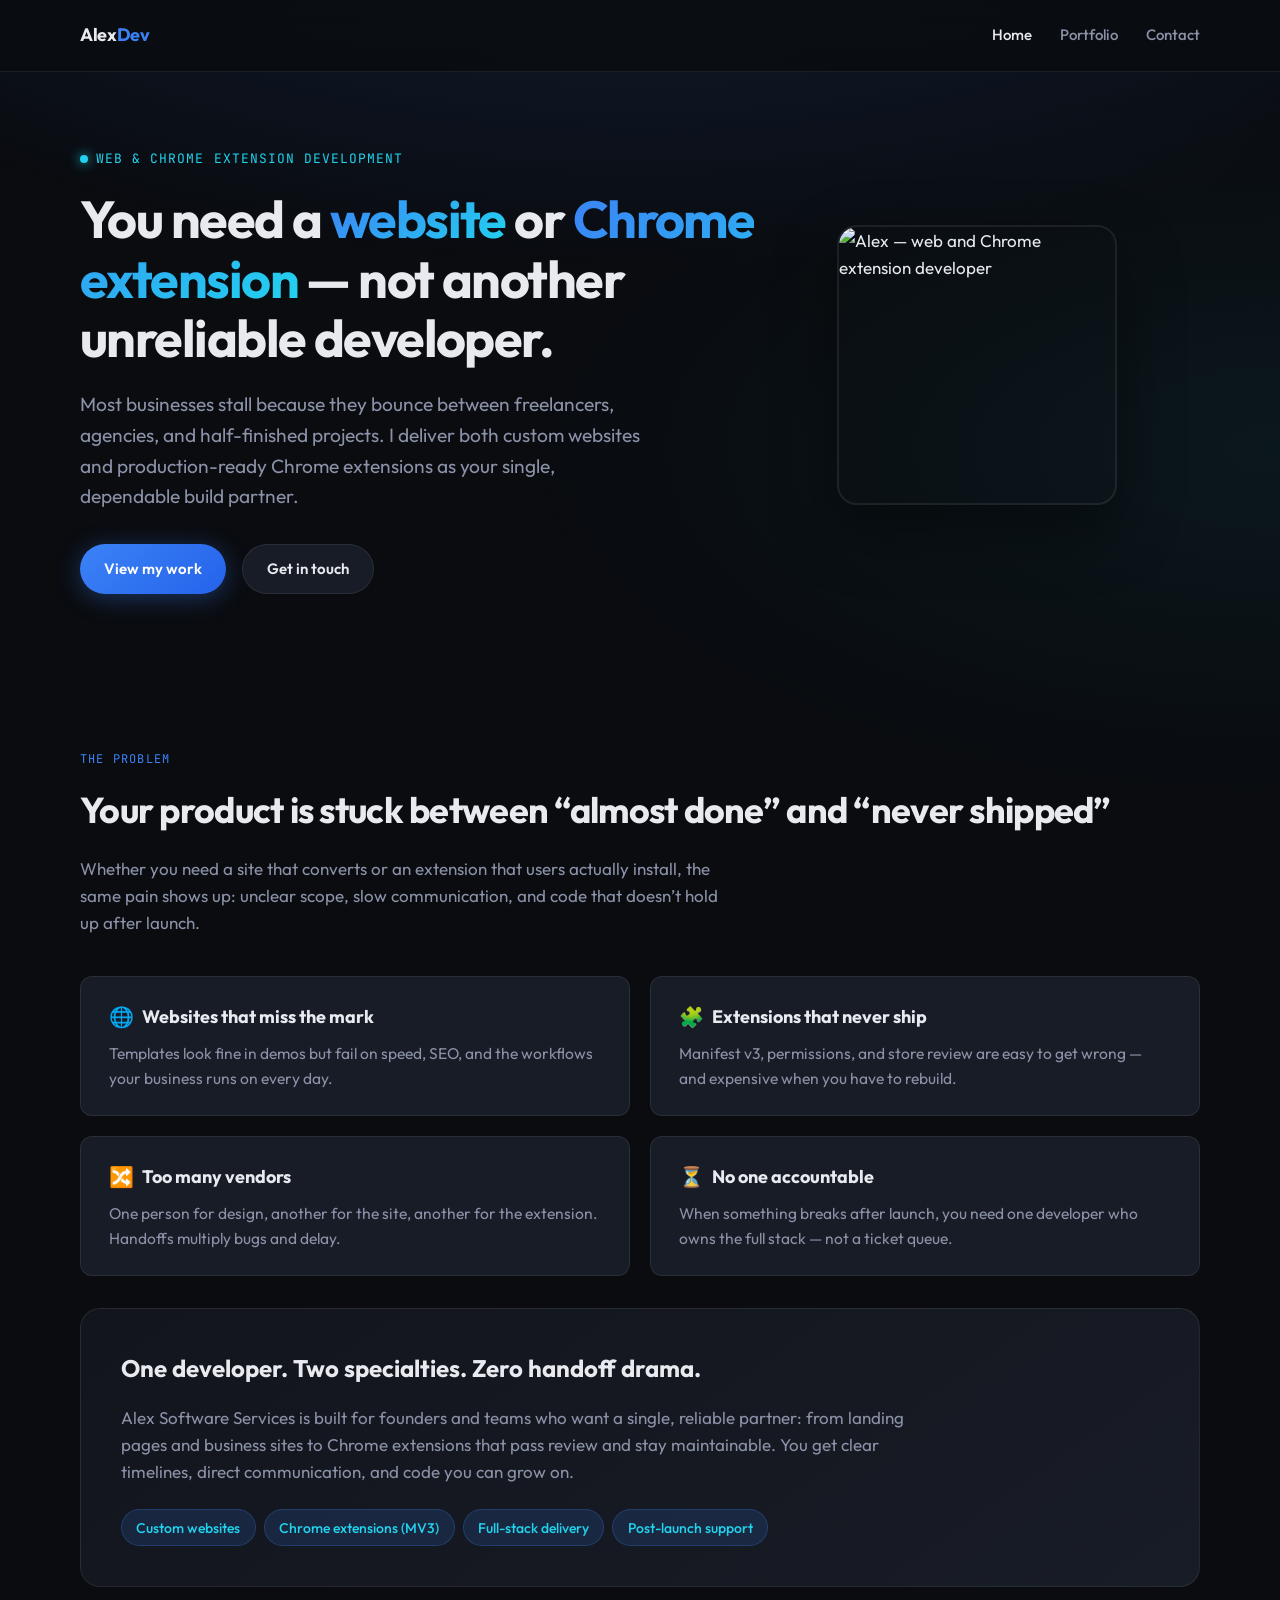
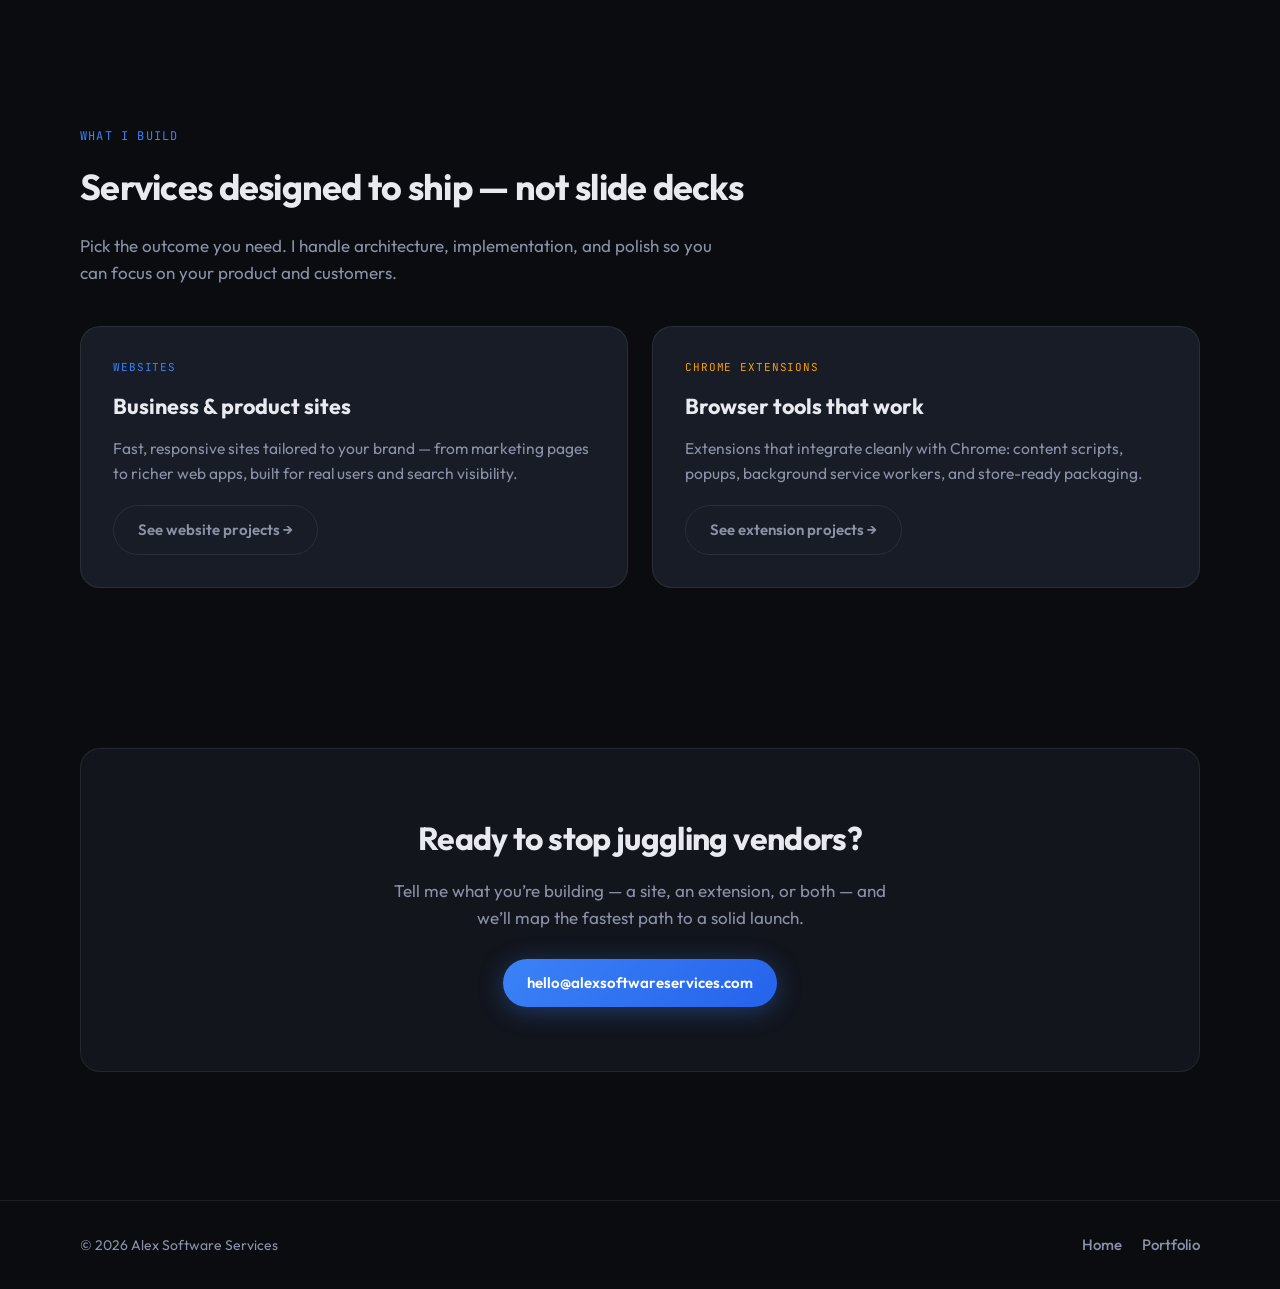
==== index.html @ 7c5e267d "Add static marketing site for GitHub Pages deployment. Home, portfolio hub, and category galleries p" ====
<!DOCTYPE html>
<html lang="en">
<head>
  <meta charset="UTF-8">
  <meta name="viewport" content="width=device-width, initial-scale=1.0">
  <meta name="description" content="Alex Software Services — reliable web development and Chrome extension development in one place.">
  <title>Alex Software Services | Web & Chrome Extension Developer</title>
  <link rel="preconnect" href="https://fonts.googleapis.com">
  <link rel="preconnect" href="https://fonts.gstatic.com" crossorigin>
  <link href="https://fonts.googleapis.com/css2?family=JetBrains+Mono:wght@400;500&family=Outfit:wght@400;500;600;700&display=swap" rel="stylesheet">
  <link rel="stylesheet" href="css/styles.css">
</head>
<body data-page="home">
  <header class="site-header">
    <div class="container">
      <a href="./" class="logo">Alex<span>Dev</span></a>
      <nav class="nav" aria-label="Main">
        <a href="./" data-nav="home">Home</a>
        <a href="portfolio.html" data-nav="portfolio">Portfolio</a>
        <a href="#contact" data-nav="contact" class="hide-mobile">Contact</a>
      </nav>
    </div>
  </header>

  <main>
    <section class="hero">
      <div class="container hero-grid">
        <div>
          <p class="eyebrow">Web & Chrome Extension Development</p>
          <h1>You need a <span class="highlight">website</span> or <span class="highlight">Chrome extension</span> — not another unreliable developer.</h1>
          <p class="hero-lead">
            Most businesses stall because they bounce between freelancers, agencies, and half-finished projects.
            I deliver both custom websites and production-ready Chrome extensions as your single, dependable build partner.
          </p>
          <div class="hero-actions">
            <a href="portfolio.html" class="btn btn-primary">View my work</a>
            <a href="#contact" class="btn btn-secondary">Get in touch</a>
          </div>
        </div>
        <img
          src="assets/alex-headshot.jpg"
          alt="Alex — web and Chrome extension developer"
          class="hero-photo"
          width="280"
          height="280"
        >
      </div>
    </section>

    <section class="section" id="problem">
      <div class="container">
        <p class="section-label">The problem</p>
        <h2>Your product is stuck between “almost done” and “never shipped”</h2>
        <p class="section-intro">
          Whether you need a site that converts or an extension that users actually install,
          the same pain shows up: unclear scope, slow communication, and code that doesn’t hold up after launch.
        </p>
        <div class="problem-grid">
          <article class="problem-card">
            <h3><span class="icon-badge" aria-hidden="true">🌐</span> Websites that miss the mark</h3>
            <p>Templates look fine in demos but fail on speed, SEO, and the workflows your business runs on every day.</p>
          </article>
          <article class="problem-card">
            <h3><span class="icon-badge" aria-hidden="true">🧩</span> Extensions that never ship</h3>
            <p>Manifest v3, permissions, and store review are easy to get wrong — and expensive when you have to rebuild.</p>
          </article>
          <article class="problem-card">
            <h3><span class="icon-badge" aria-hidden="true">🔀</span> Too many vendors</h3>
            <p>One person for design, another for the site, another for the extension. Handoffs multiply bugs and delay.</p>
          </article>
          <article class="problem-card">
            <h3><span class="icon-badge" aria-hidden="true">⏳</span> No one accountable</h3>
            <p>When something breaks after launch, you need one developer who owns the full stack — not a ticket queue.</p>
          </article>
        </div>

        <div class="solution-panel">
          <h3>One developer. Two specialties. Zero handoff drama.</h3>
          <p>
            Alex Software Services is built for founders and teams who want a single, reliable partner:
            from landing pages and business sites to Chrome extensions that pass review and stay maintainable.
            You get clear timelines, direct communication, and code you can grow on.
          </p>
          <ul class="pill-list">
            <li>Custom websites</li>
            <li>Chrome extensions (MV3)</li>
            <li>Full-stack delivery</li>
            <li>Post-launch support</li>
          </ul>
        </div>
      </div>
    </section>

    <section class="section" id="services">
      <div class="container">
        <p class="section-label">What I build</p>
        <h2>Services designed to ship — not slide decks</h2>
        <p class="section-intro">
          Pick the outcome you need. I handle architecture, implementation, and polish so you can focus on your product and customers.
        </p>
        <div class="services-grid">
          <article class="service-card">
            <p class="tag">Websites</p>
            <h3>Business & product sites</h3>
            <p>Fast, responsive sites tailored to your brand — from marketing pages to richer web apps, built for real users and search visibility.</p>
            <a href="portfolio/websites.html" class="btn btn-ghost">See website projects →</a>
          </article>
          <article class="service-card chrome">
            <p class="tag">Chrome extensions</p>
            <h3>Browser tools that work</h3>
            <p>Extensions that integrate cleanly with Chrome: content scripts, popups, background service workers, and store-ready packaging.</p>
            <a href="portfolio/extensions.html" class="btn btn-ghost">See extension projects →</a>
          </article>
        </div>
      </div>
    </section>

    <section class="section" id="contact">
      <div class="container">
        <div class="cta-band">
          <h2>Ready to stop juggling vendors?</h2>
          <p>Tell me what you’re building — a site, an extension, or both — and we’ll map the fastest path to a solid launch.</p>
          <a href="mailto:hello@alexsoftwareservices.com" class="btn btn-primary">hello@alexsoftwareservices.com</a>
        </div>
      </div>
    </section>
  </main>

  <footer class="site-footer">
    <div class="container">
      <p>© <span id="year"></span> Alex Software Services</p>
      <nav class="nav" aria-label="Footer">
        <a href="./">Home</a>
        <a href="portfolio.html">Portfolio</a>
      </nav>
    </div>
  </footer>

  <script>
    document.getElementById("year").textContent = new Date().getFullYear();
  </script>
  <script src="js/main.js"></script>
</body>
</html>
---- css/styles.css ----
/* Alex Software Services — GitHub Pages static site */

:root {
  --bg: #0a0c10;
  --bg-elevated: #12151c;
  --bg-card: #181c26;
  --border: rgba(255, 255, 255, 0.08);
  --text: #e8eaef;
  --text-muted: #8b92a8;
  --accent: #3b82f6;
  --accent-soft: rgba(59, 130, 246, 0.15);
  --accent-2: #22d3ee;
  --chrome: #f59e0b;
  --chrome-soft: rgba(245, 158, 11, 0.12);
  --radius: 12px;
  --radius-lg: 20px;
  --font-sans: "Outfit", system-ui, sans-serif;
  --font-mono: "JetBrains Mono", ui-monospace, monospace;
  --max-width: 1120px;
  --header-h: 72px;
}

*,
*::before,
*::after {
  box-sizing: border-box;
}

html {
  scroll-behavior: smooth;
}

body {
  margin: 0;
  font-family: var(--font-sans);
  font-size: 1.0625rem;
  line-height: 1.6;
  color: var(--text);
  background: var(--bg);
  min-height: 100vh;
}

body::before {
  content: "";
  position: fixed;
  inset: 0;
  background:
    radial-gradient(ellipse 80% 50% at 50% -20%, rgba(59, 130, 246, 0.18), transparent),
    radial-gradient(ellipse 60% 40% at 100% 50%, rgba(34, 211, 238, 0.06), transparent);
  pointer-events: none;
  z-index: -1;
}

img {
  max-width: 100%;
  height: auto;
  display: block;
}

a {
  color: var(--accent-2);
  text-decoration: none;
  transition: color 0.2s ease;
}

a:hover {
  color: #fff;
}

.container {
  width: min(100% - 2rem, var(--max-width));
  margin-inline: auto;
}

/* Header */
.site-header {
  position: sticky;
  top: 0;
  z-index: 100;
  height: var(--header-h);
  display: flex;
  align-items: center;
  border-bottom: 1px solid var(--border);
  background: rgba(10, 12, 16, 0.85);
  backdrop-filter: blur(12px);
}

.site-header .container {
  display: flex;
  align-items: center;
  justify-content: space-between;
  gap: 1.5rem;
}

.logo {
  font-weight: 700;
  font-size: 1.125rem;
  color: var(--text);
  letter-spacing: -0.02em;
}

.logo span {
  color: var(--accent);
}

.nav {
  display: flex;
  align-items: center;
  gap: 1.75rem;
}

.nav a {
  color: var(--text-muted);
  font-size: 0.9375rem;
  font-weight: 500;
}

.nav a:hover,
.nav a.active {
  color: var(--text);
}

/* Buttons */
.btn {
  display: inline-flex;
  align-items: center;
  justify-content: center;
  gap: 0.5rem;
  padding: 0.75rem 1.5rem;
  font-family: inherit;
  font-size: 0.9375rem;
  font-weight: 600;
  border-radius: 999px;
  border: none;
  cursor: pointer;
  transition: transform 0.15s ease, box-shadow 0.2s ease, background 0.2s ease;
  text-decoration: none;
}

.btn-primary {
  background: linear-gradient(135deg, var(--accent), #2563eb);
  color: #fff;
  box-shadow: 0 4px 24px rgba(59, 130, 246, 0.35);
}

.btn-primary:hover {
  color: #fff;
  transform: translateY(-1px);
  box-shadow: 0 8px 32px rgba(59, 130, 246, 0.45);
}

.btn-secondary {
  background: var(--bg-card);
  color: var(--text);
  border: 1px solid var(--border);
}

.btn-secondary:hover {
  color: var(--text);
  border-color: rgba(255, 255, 255, 0.2);
  background: var(--bg-elevated);
}

.btn-ghost {
  background: transparent;
  color: var(--text-muted);
  border: 1px solid var(--border);
}

.btn-ghost:hover {
  color: var(--text);
  border-color: rgba(255, 255, 255, 0.18);
}

/* Hero */
.hero {
  padding: 4rem 0 5rem;
}

.hero-grid {
  display: grid;
  gap: 3rem;
  align-items: center;
}

@media (min-width: 900px) {
  .hero-grid {
    grid-template-columns: 1fr auto;
    gap: 4rem;
  }
}

.eyebrow {
  display: inline-flex;
  align-items: center;
  gap: 0.5rem;
  font-family: var(--font-mono);
  font-size: 0.8125rem;
  color: var(--accent-2);
  text-transform: uppercase;
  letter-spacing: 0.08em;
  margin-bottom: 1.25rem;
}

.eyebrow::before {
  content: "";
  width: 8px;
  height: 8px;
  border-radius: 50%;
  background: var(--accent-2);
  box-shadow: 0 0 12px var(--accent-2);
}

.hero h1 {
  font-size: clamp(2.25rem, 5vw, 3.25rem);
  font-weight: 700;
  line-height: 1.15;
  letter-spacing: -0.03em;
  margin: 0 0 1.25rem;
}

.hero h1 .highlight {
  background: linear-gradient(135deg, var(--accent), var(--accent-2));
  -webkit-background-clip: text;
  -webkit-text-fill-color: transparent;
  background-clip: text;
}

.hero-lead {
  font-size: 1.2rem;
  color: var(--text-muted);
  max-width: 36rem;
  margin: 0 0 2rem;
}

.hero-actions {
  display: flex;
  flex-wrap: wrap;
  gap: 1rem;
}

.hero-photo {
  width: min(280px, 100%);
  aspect-ratio: 1;
  border-radius: var(--radius-lg);
  object-fit: cover;
  border: 2px solid var(--border);
  box-shadow: 0 24px 64px rgba(0, 0, 0, 0.4);
}

/* Problem / solution blocks */
.section {
  padding: 4rem 0;
}

.section-label {
  font-family: var(--font-mono);
  font-size: 0.75rem;
  color: var(--accent);
  text-transform: uppercase;
  letter-spacing: 0.1em;
  margin-bottom: 0.75rem;
}

.section h2 {
  font-size: clamp(1.75rem, 3vw, 2.25rem);
  font-weight: 700;
  letter-spacing: -0.02em;
  margin: 0 0 1rem;
}

.section-intro {
  color: var(--text-muted);
  max-width: 40rem;
  margin: 0 0 2.5rem;
}

.problem-grid {
  display: grid;
  gap: 1.25rem;
}

@media (min-width: 700px) {
  .problem-grid {
    grid-template-columns: repeat(2, 1fr);
  }
}

.problem-card {
  background: var(--bg-card);
  border: 1px solid var(--border);
  border-radius: var(--radius);
  padding: 1.5rem 1.75rem;
}

.problem-card h3 {
  font-size: 1.125rem;
  margin: 0 0 0.5rem;
  display: flex;
  align-items: center;
  gap: 0.5rem;
}

.problem-card p {
  margin: 0;
  color: var(--text-muted);
  font-size: 0.975rem;
}

.icon-badge {
  font-size: 1.25rem;
}

.solution-panel {
  background: linear-gradient(145deg, var(--bg-elevated), var(--bg-card));
  border: 1px solid var(--border);
  border-radius: var(--radius-lg);
  padding: 2.5rem;
  margin-top: 2rem;
}

.solution-panel h3 {
  font-size: 1.5rem;
  margin: 0 0 1rem;
}

.solution-panel p {
  color: var(--text-muted);
  margin: 0 0 1.5rem;
  max-width: 52rem;
}

.pill-list {
  display: flex;
  flex-wrap: wrap;
  gap: 0.5rem;
  list-style: none;
  padding: 0;
  margin: 0;
}

.pill-list li {
  font-size: 0.875rem;
  font-weight: 500;
  padding: 0.4rem 0.9rem;
  border-radius: 999px;
  background: var(--accent-soft);
  color: var(--accent-2);
  border: 1px solid rgba(59, 130, 246, 0.25);
}

/* Services */
.services-grid {
  display: grid;
  gap: 1.5rem;
}

@media (min-width: 700px) {
  .services-grid {
    grid-template-columns: repeat(2, 1fr);
  }
}

.service-card {
  background: var(--bg-card);
  border: 1px solid var(--border);
  border-radius: var(--radius-lg);
  padding: 2rem;
  transition: border-color 0.2s ease, transform 0.2s ease;
}

.service-card:hover {
  border-color: rgba(59, 130, 246, 0.35);
  transform: translateY(-2px);
}

.service-card.chrome:hover {
  border-color: rgba(245, 158, 11, 0.35);
}

.service-card .tag {
  font-family: var(--font-mono);
  font-size: 0.6875rem;
  text-transform: uppercase;
  letter-spacing: 0.08em;
  color: var(--accent);
  margin-bottom: 0.75rem;
}

.service-card.chrome .tag {
  color: var(--chrome);
}

.service-card h3 {
  font-size: 1.35rem;
  margin: 0 0 0.75rem;
}

.service-card p {
  color: var(--text-muted);
  margin: 0 0 1.25rem;
  font-size: 0.975rem;
}

/* CTA band */
.cta-band {
  text-align: center;
  padding: 4rem 2rem;
  background: var(--bg-elevated);
  border: 1px solid var(--border);
  border-radius: var(--radius-lg);
  margin: 2rem 0 4rem;
}

.cta-band h2 {
  font-size: clamp(1.5rem, 3vw, 2rem);
  margin: 0 0 0.75rem;
}

.cta-band p {
  color: var(--text-muted);
  margin: 0 0 1.75rem;
  max-width: 32rem;
  margin-inline: auto;
}

/* Portfolio hub */
.page-header {
  padding: 3rem 0 2rem;
}

.page-header h1 {
  font-size: clamp(2rem, 4vw, 2.75rem);
  font-weight: 700;
  letter-spacing: -0.03em;
  margin: 0 0 0.75rem;
}

.page-header p {
  color: var(--text-muted);
  margin: 0;
  max-width: 36rem;
}

.category-grid {
  display: grid;
  gap: 1.5rem;
  padding: 2rem 0 4rem;
}

@media (min-width: 700px) {
  .category-grid {
    grid-template-columns: repeat(2, 1fr);
  }
}

.category-card {
  display: flex;
  flex-direction: column;
  background: var(--bg-card);
  border: 1px solid var(--border);
  border-radius: var(--radius-lg);
  padding: 2.25rem;
  color: inherit;
  transition: border-color 0.2s ease, transform 0.2s ease, box-shadow 0.2s ease;
}

.category-card:hover {
  color: inherit;
  transform: translateY(-3px);
  box-shadow: 0 16px 48px rgba(0, 0, 0, 0.25);
}

.category-card.websites:hover {
  border-color: rgba(59, 130, 246, 0.4);
}

.category-card.extensions:hover {
  border-color: rgba(245, 158, 11, 0.4);
}

.category-card .icon {
  font-size: 2.5rem;
  margin-bottom: 1rem;
}

.category-card h2 {
  font-size: 1.5rem;
  margin: 0 0 0.5rem;
}

.category-card p {
  color: var(--text-muted);
  margin: 0 0 1.5rem;
  flex: 1;
}

.category-card .arrow {
  font-weight: 600;
  font-size: 0.9375rem;
  color: var(--accent-2);
}

.category-card.extensions .arrow {
  color: var(--chrome);
}

/* Portfolio items grid */
.breadcrumb {
  font-size: 0.875rem;
  color: var(--text-muted);
  margin-bottom: 1rem;
}

.breadcrumb a {
  color: var(--text-muted);
}

.breadcrumb a:hover {
  color: var(--text);
}

.breadcrumb span {
  margin: 0 0.4rem;
}

.portfolio-grid {
  display: grid;
  gap: 1.5rem;
  padding-bottom: 4rem;
}

@media (min-width: 600px) {
  .portfolio-grid {
    grid-template-columns: repeat(2, 1fr);
  }
}

@media (min-width: 900px) {
  .portfolio-grid {
    grid-template-columns: repeat(3, 1fr);
  }
}

.project-card {
  background: var(--bg-card);
  border: 1px solid var(--border);
  border-radius: var(--radius);
  overflow: hidden;
  transition: border-color 0.2s ease;
}

.project-card:hover {
  border-color: rgba(255, 255, 255, 0.15);
}

.project-thumb {
  aspect-ratio: 16 / 10;
  background: linear-gradient(135deg, var(--bg-elevated), var(--bg));
  display: flex;
  align-items: center;
  justify-content: center;
  font-family: var(--font-mono);
  font-size: 0.75rem;
  color: var(--text-muted);
  border-bottom: 1px solid var(--border);
}

.project-card.websites .project-thumb {
  background: linear-gradient(135deg, rgba(59, 130, 246, 0.12), var(--bg-elevated));
}

.project-card.extensions .project-thumb {
  background: linear-gradient(135deg, rgba(245, 158, 11, 0.12), var(--bg-elevated));
}

.project-body {
  padding: 1.25rem 1.5rem;
}

.project-body h3 {
  font-size: 1.0625rem;
  margin: 0 0 0.35rem;
}

.project-body p {
  margin: 0;
  font-size: 0.875rem;
  color: var(--text-muted);
}

.project-tag {
  display: inline-block;
  font-family: var(--font-mono);
  font-size: 0.6875rem;
  color: var(--text-muted);
  margin-bottom: 0.5rem;
}

/* Footer */
.site-footer {
  border-top: 1px solid var(--border);
  padding: 2rem 0;
  margin-top: auto;
}

.site-footer .container {
  display: flex;
  flex-wrap: wrap;
  align-items: center;
  justify-content: space-between;
  gap: 1rem;
}

.site-footer p {
  margin: 0;
  font-size: 0.875rem;
  color: var(--text-muted);
}

.site-footer .nav {
  gap: 1.25rem;
}

/* Utilities */
.text-center {
  text-align: center;
}

.mt-0 {
  margin-top: 0;
}

.sr-only {
  position: absolute;
  width: 1px;
  height: 1px;
  padding: 0;
  margin: -1px;
  overflow: hidden;
  clip: rect(0, 0, 0, 0);
  border: 0;
}

@media (max-width: 640px) {
  .nav .hide-mobile {
    display: none;
  }

  .hero {
    padding-top: 2.5rem;
  }
}
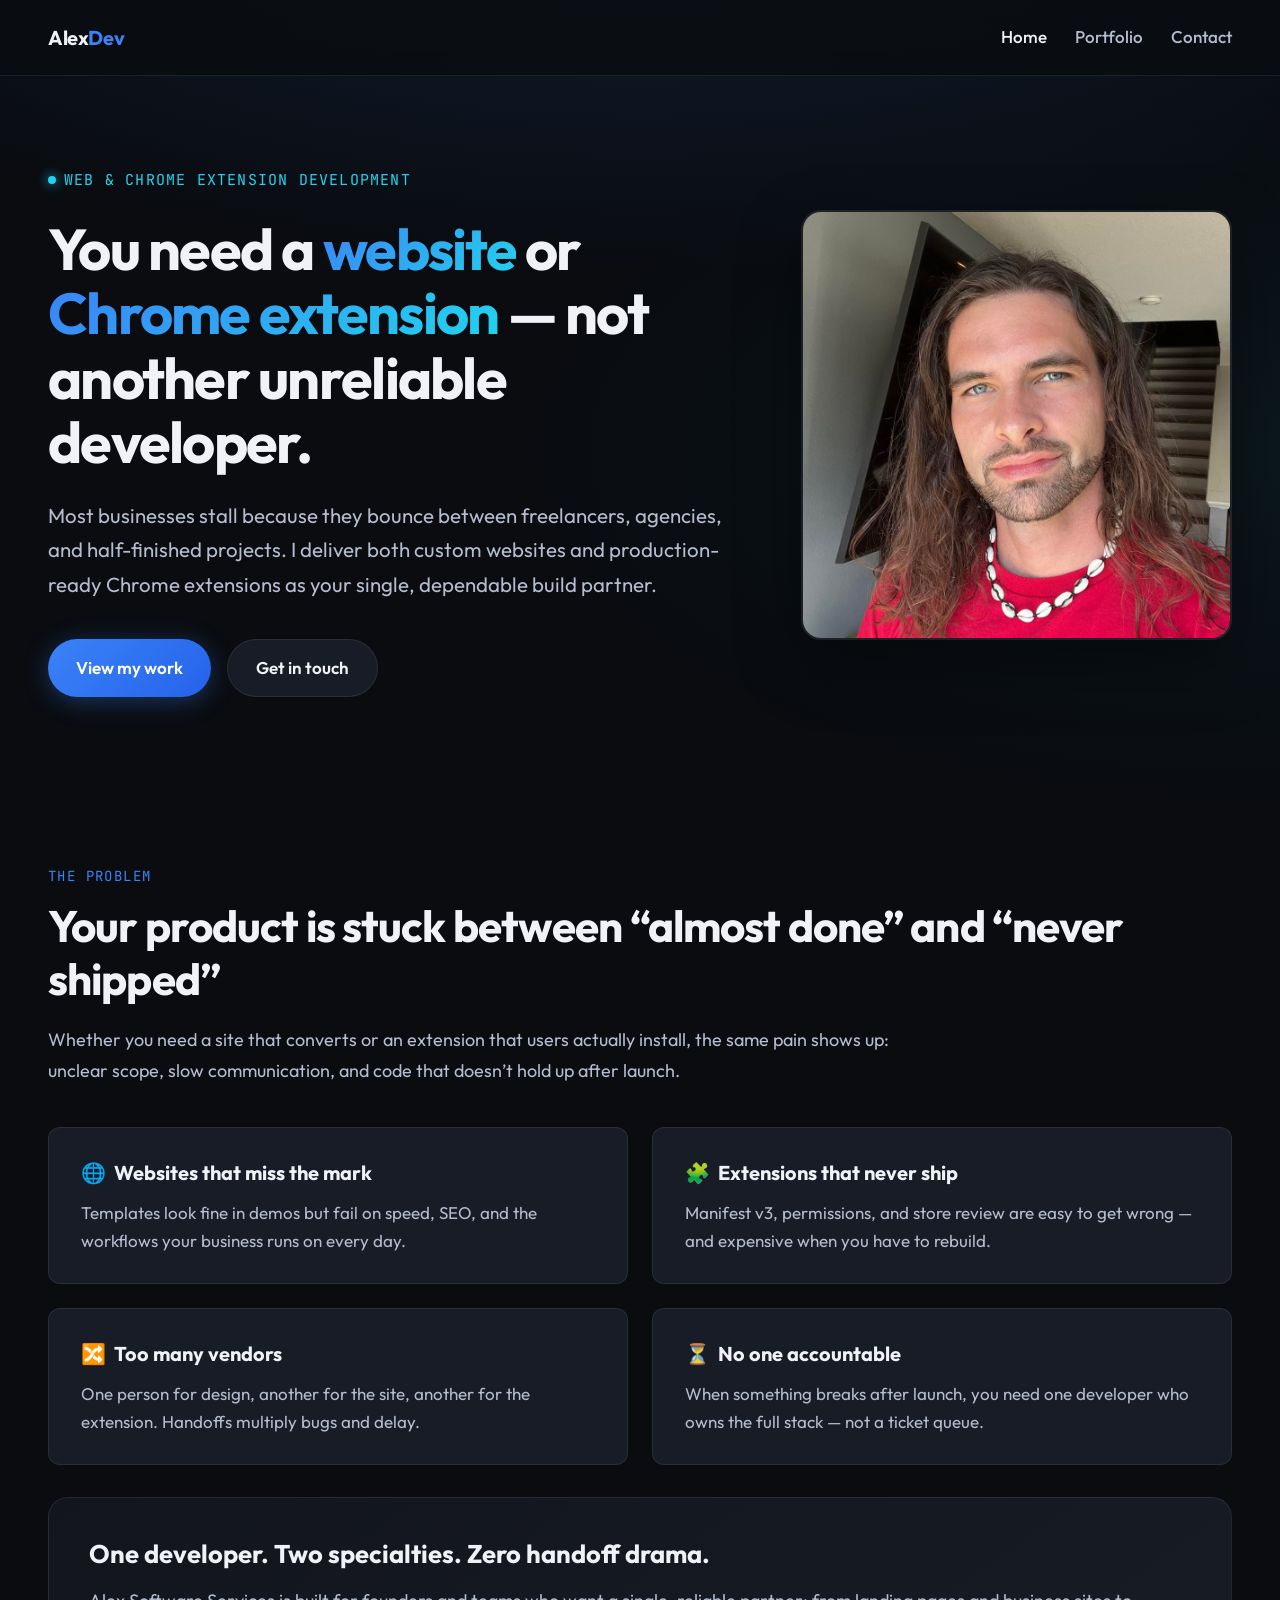
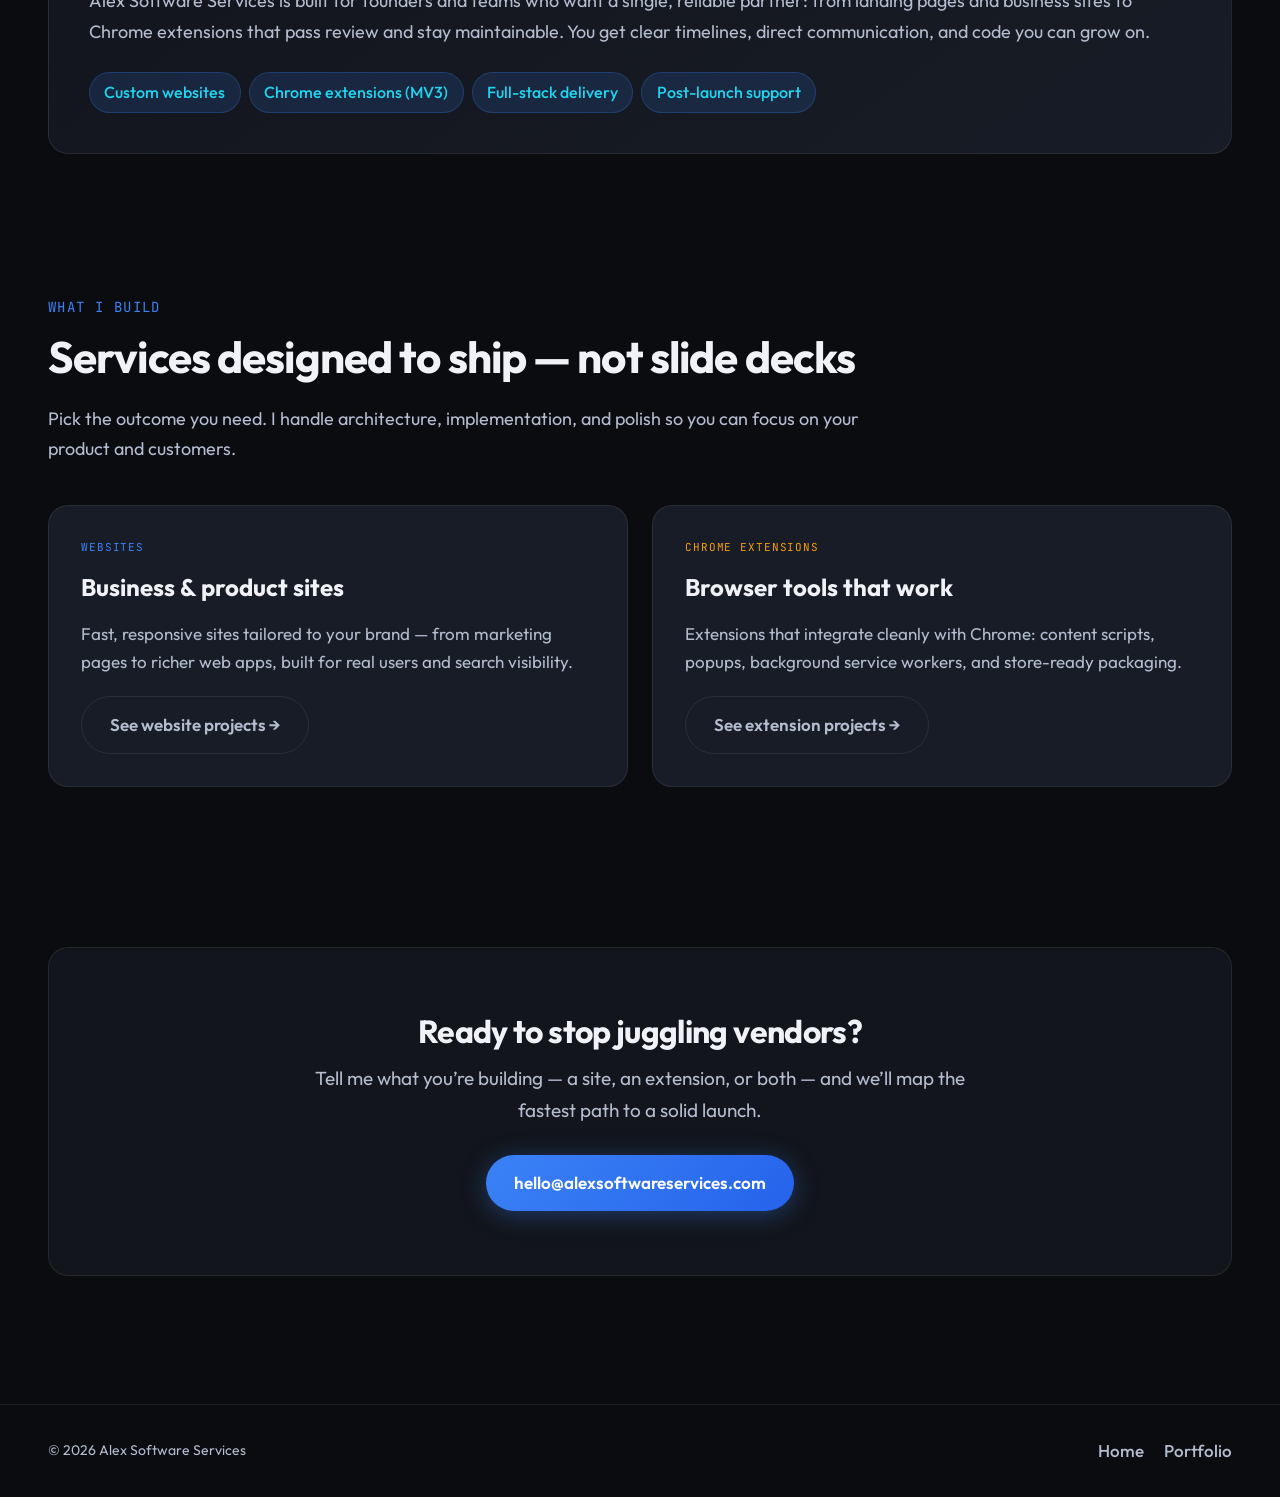
==== commit a22bfe8e: "Improve layout width and text legibility across the site. Widen the content area, expand the hero gr" ====
--- a/index.html
+++ b/index.html
@@ -24,26 +24,30 @@
 
   <main>
     <section class="hero">
-      <div class="container hero-grid">
-        <div>
-          <p class="eyebrow">Web & Chrome Extension Development</p>
-          <h1>You need a <span class="highlight">website</span> or <span class="highlight">Chrome extension</span> — not another unreliable developer.</h1>
-          <p class="hero-lead">
-            Most businesses stall because they bounce between freelancers, agencies, and half-finished projects.
-            I deliver both custom websites and production-ready Chrome extensions as your single, dependable build partner.
-          </p>
-          <div class="hero-actions">
-            <a href="portfolio.html" class="btn btn-primary">View my work</a>
-            <a href="#contact" class="btn btn-secondary">Get in touch</a>
+      <div class="container">
+        <div class="hero-grid">
+          <div class="hero-content">
+            <p class="eyebrow">Web & Chrome Extension Development</p>
+            <h1>You need a <span class="highlight">website</span> or <span class="highlight">Chrome extension</span> — not another unreliable developer.</h1>
+            <p class="hero-lead">
+              Most businesses stall because they bounce between freelancers, agencies, and half-finished projects.
+              I deliver both custom websites and production-ready Chrome extensions as your single, dependable build partner.
+            </p>
+            <div class="hero-actions">
+              <a href="portfolio.html" class="btn btn-primary">View my work</a>
+              <a href="#contact" class="btn btn-secondary">Get in touch</a>
+            </div>
+          </div>
+          <div class="hero-media">
+            <img
+              src="assets/alex-headshot.jpg"
+              alt="Alex — web and Chrome extension developer"
+              class="hero-photo"
+              width="420"
+              height="420"
+            >
           </div>
         </div>
-        <img
-          src="assets/alex-headshot.jpg"
-          alt="Alex — web and Chrome extension developer"
-          class="hero-photo"
-          width="280"
-          height="280"
-        >
       </div>
     </section>
 
--- a/css/styles.css
+++ b/css/styles.css
@@ -5,8 +5,8 @@
   --bg-elevated: #12151c;
   --bg-card: #181c26;
   --border: rgba(255, 255, 255, 0.08);
-  --text: #e8eaef;
-  --text-muted: #8b92a8;
+  --text: #f0f2f7;
+  --text-muted: #b4bccf;
   --accent: #3b82f6;
   --accent-soft: rgba(59, 130, 246, 0.15);
   --accent-2: #22d3ee;
@@ -16,8 +16,9 @@
   --radius-lg: 20px;
   --font-sans: "Outfit", system-ui, sans-serif;
   --font-mono: "JetBrains Mono", ui-monospace, monospace;
-  --max-width: 1120px;
-  --header-h: 72px;
+  --page-padding: clamp(1.25rem, 4vw, 3rem);
+  --max-width: 1440px;
+  --header-h: 76px;
 }
 
 *,
@@ -33,8 +34,8 @@
 body {
   margin: 0;
   font-family: var(--font-sans);
-  font-size: 1.0625rem;
-  line-height: 1.6;
+  font-size: 1.125rem;
+  line-height: 1.65;
   color: var(--text);
   background: var(--bg);
   min-height: 100vh;
@@ -68,8 +69,10 @@
 }
 
 .container {
-  width: min(100% - 2rem, var(--max-width));
+  width: 100%;
+  max-width: var(--max-width);
   margin-inline: auto;
+  padding-inline: var(--page-padding);
 }
 
 /* Header */
@@ -94,7 +97,7 @@
 
 .logo {
   font-weight: 700;
-  font-size: 1.125rem;
+  font-size: 1.25rem;
   color: var(--text);
   letter-spacing: -0.02em;
 }
@@ -111,7 +114,7 @@
 
 .nav a {
   color: var(--text-muted);
-  font-size: 0.9375rem;
+  font-size: 1.0625rem;
   font-weight: 500;
 }
 
@@ -126,9 +129,9 @@
   align-items: center;
   justify-content: center;
   gap: 0.5rem;
-  padding: 0.75rem 1.5rem;
+  padding: 0.875rem 1.75rem;
   font-family: inherit;
-  font-size: 0.9375rem;
+  font-size: 1.0625rem;
   font-weight: 600;
   border-radius: 999px;
   border: none;
@@ -174,19 +177,42 @@
 
 /* Hero */
 .hero {
-  padding: 4rem 0 5rem;
+  padding: clamp(2.5rem, 6vw, 5rem) 0 clamp(3rem, 7vw, 6rem);
 }
 
 .hero-grid {
   display: grid;
-  gap: 3rem;
-  align-items: center;
-}
-
-@media (min-width: 900px) {
+  gap: clamp(2rem, 4vw, 3.5rem);
+  align-items: center;
+  width: 100%;
+}
+
+@media (min-width: 768px) {
   .hero-grid {
-    grid-template-columns: 1fr auto;
-    gap: 4rem;
+    grid-template-columns: minmax(0, 1.15fr) minmax(280px, 0.85fr);
+    gap: clamp(2.5rem, 5vw, 4.5rem);
+  }
+}
+
+@media (min-width: 1100px) {
+  .hero-grid {
+    grid-template-columns: minmax(0, 1.2fr) minmax(320px, 0.75fr);
+  }
+}
+
+.hero-content {
+  min-width: 0;
+}
+
+.hero-media {
+  display: flex;
+  justify-content: center;
+  width: 100%;
+}
+
+@media (min-width: 768px) {
+  .hero-media {
+    justify-content: flex-end;
   }
 }
 
@@ -195,11 +221,11 @@
   align-items: center;
   gap: 0.5rem;
   font-family: var(--font-mono);
-  font-size: 0.8125rem;
+  font-size: 0.9375rem;
   color: var(--accent-2);
   text-transform: uppercase;
   letter-spacing: 0.08em;
-  margin-bottom: 1.25rem;
+  margin-bottom: 1.5rem;
 }
 
 .eyebrow::before {
@@ -212,11 +238,11 @@
 }
 
 .hero h1 {
-  font-size: clamp(2.25rem, 5vw, 3.25rem);
+  font-size: clamp(2.5rem, 4.5vw, 3.75rem);
   font-weight: 700;
-  line-height: 1.15;
+  line-height: 1.12;
   letter-spacing: -0.03em;
-  margin: 0 0 1.25rem;
+  margin: 0 0 1.5rem;
 }
 
 .hero h1 .highlight {
@@ -227,10 +253,11 @@
 }
 
 .hero-lead {
-  font-size: 1.2rem;
-  color: var(--text-muted);
-  max-width: 36rem;
-  margin: 0 0 2rem;
+  font-size: clamp(1.1875rem, 1.6vw, 1.4375rem);
+  line-height: 1.7;
+  color: var(--text-muted);
+  max-width: none;
+  margin: 0 0 2.25rem;
 }
 
 .hero-actions {
@@ -240,7 +267,8 @@
 }
 
 .hero-photo {
-  width: min(280px, 100%);
+  width: 100%;
+  max-width: min(100%, 420px);
   aspect-ratio: 1;
   border-radius: var(--radius-lg);
   object-fit: cover;
@@ -248,6 +276,19 @@
   box-shadow: 0 24px 64px rgba(0, 0, 0, 0.4);
 }
 
+@media (min-width: 768px) {
+  .hero-photo {
+    max-width: 100%;
+    min-height: 320px;
+  }
+}
+
+@media (min-width: 1100px) {
+  .hero-photo {
+    min-height: 380px;
+  }
+}
+
 /* Problem / solution blocks */
 .section {
   padding: 4rem 0;
@@ -255,7 +296,7 @@
 
 .section-label {
   font-family: var(--font-mono);
-  font-size: 0.75rem;
+  font-size: 0.875rem;
   color: var(--accent);
   text-transform: uppercase;
   letter-spacing: 0.1em;
@@ -263,15 +304,18 @@
 }
 
 .section h2 {
-  font-size: clamp(1.75rem, 3vw, 2.25rem);
+  font-size: clamp(2rem, 3.5vw, 2.75rem);
   font-weight: 700;
   letter-spacing: -0.02em;
-  margin: 0 0 1rem;
+  margin: 0 0 1.25rem;
+  line-height: 1.2;
 }
 
 .section-intro {
-  color: var(--text-muted);
-  max-width: 40rem;
+  font-size: clamp(1.125rem, 1.4vw, 1.3125rem);
+  line-height: 1.7;
+  color: var(--text-muted);
+  max-width: 72ch;
   margin: 0 0 2.5rem;
 }
 
@@ -294,8 +338,8 @@
 }
 
 .problem-card h3 {
-  font-size: 1.125rem;
-  margin: 0 0 0.5rem;
+  font-size: 1.25rem;
+  margin: 0 0 0.65rem;
   display: flex;
   align-items: center;
   gap: 0.5rem;
@@ -304,7 +348,8 @@
 .problem-card p {
   margin: 0;
   color: var(--text-muted);
-  font-size: 0.975rem;
+  font-size: 1.0625rem;
+  line-height: 1.65;
 }
 
 .icon-badge {
@@ -320,14 +365,17 @@
 }
 
 .solution-panel h3 {
-  font-size: 1.5rem;
+  font-size: clamp(1.375rem, 2vw, 1.75rem);
   margin: 0 0 1rem;
+  line-height: 1.25;
 }
 
 .solution-panel p {
+  font-size: 1.125rem;
+  line-height: 1.7;
   color: var(--text-muted);
   margin: 0 0 1.5rem;
-  max-width: 52rem;
+  max-width: none;
 }
 
 .pill-list {
@@ -340,7 +388,7 @@
 }
 
 .pill-list li {
-  font-size: 0.875rem;
+  font-size: 1rem;
   font-weight: 500;
   padding: 0.4rem 0.9rem;
   border-radius: 999px;
@@ -392,14 +440,15 @@
 }
 
 .service-card h3 {
-  font-size: 1.35rem;
+  font-size: 1.5rem;
   margin: 0 0 0.75rem;
 }
 
 .service-card p {
   color: var(--text-muted);
   margin: 0 0 1.25rem;
-  font-size: 0.975rem;
+  font-size: 1.0625rem;
+  line-height: 1.65;
 }
 
 /* CTA band */
@@ -418,10 +467,11 @@
 }
 
 .cta-band p {
-  color: var(--text-muted);
-  margin: 0 0 1.75rem;
-  max-width: 32rem;
-  margin-inline: auto;
+  font-size: 1.1875rem;
+  line-height: 1.7;
+  color: var(--text-muted);
+  margin: 0 auto 1.75rem;
+  max-width: 42rem;
 }
 
 /* Portfolio hub */
@@ -437,9 +487,11 @@
 }
 
 .page-header p {
+  font-size: 1.25rem;
+  line-height: 1.65;
   color: var(--text-muted);
   margin: 0;
-  max-width: 36rem;
+  max-width: 65ch;
 }
 
 .category-grid {
@@ -490,6 +542,8 @@
 }
 
 .category-card p {
+  font-size: 1.0625rem;
+  line-height: 1.65;
   color: var(--text-muted);
   margin: 0 0 1.5rem;
   flex: 1;
@@ -579,13 +633,14 @@
 }
 
 .project-body h3 {
-  font-size: 1.0625rem;
+  font-size: 1.1875rem;
   margin: 0 0 0.35rem;
 }
 
 .project-body p {
   margin: 0;
-  font-size: 0.875rem;
+  font-size: 1rem;
+  line-height: 1.55;
   color: var(--text-muted);
 }
 
@@ -642,6 +697,21 @@
   border: 0;
 }
 
+main {
+  width: 100%;
+}
+
+@media (min-width: 1200px) {
+  .problem-grid {
+    grid-template-columns: repeat(2, 1fr);
+    gap: 1.5rem;
+  }
+
+  .problem-card {
+    padding: 1.75rem 2rem;
+  }
+}
+
 @media (max-width: 640px) {
   .nav .hide-mobile {
     display: none;
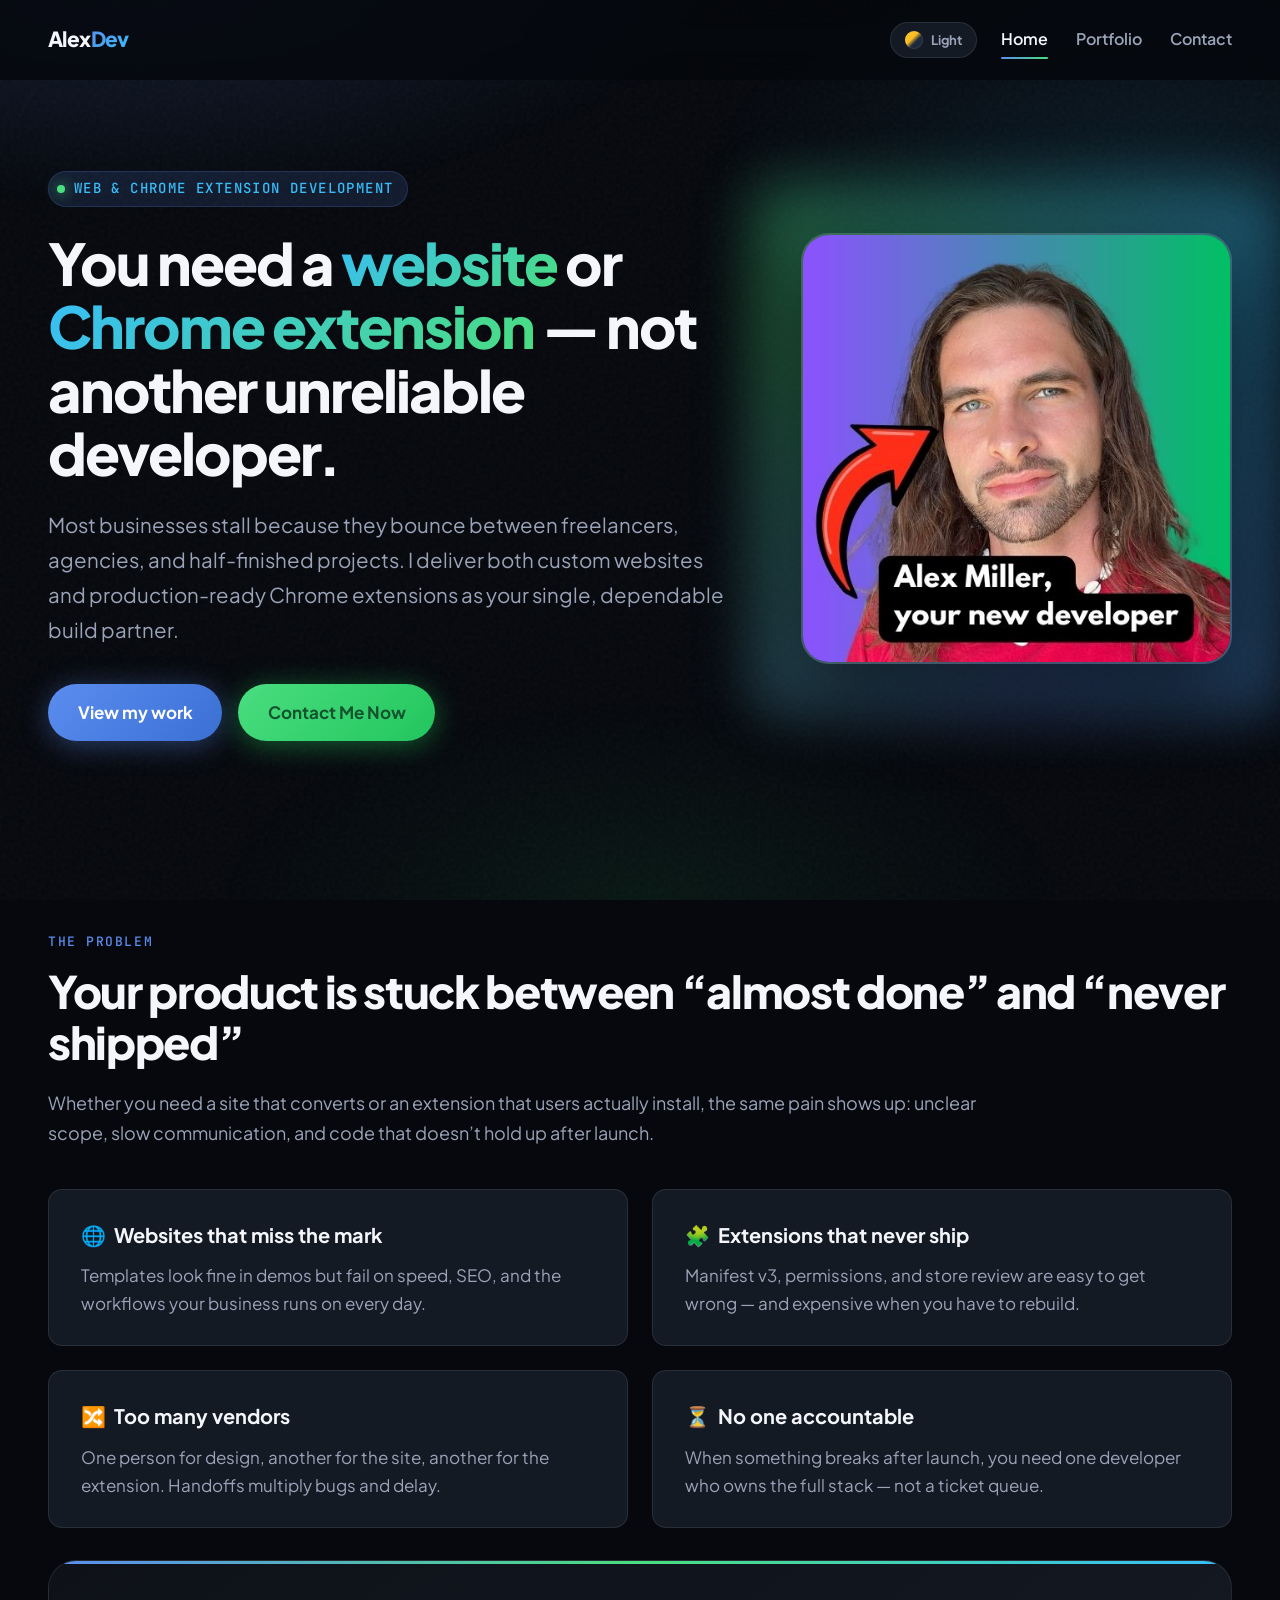
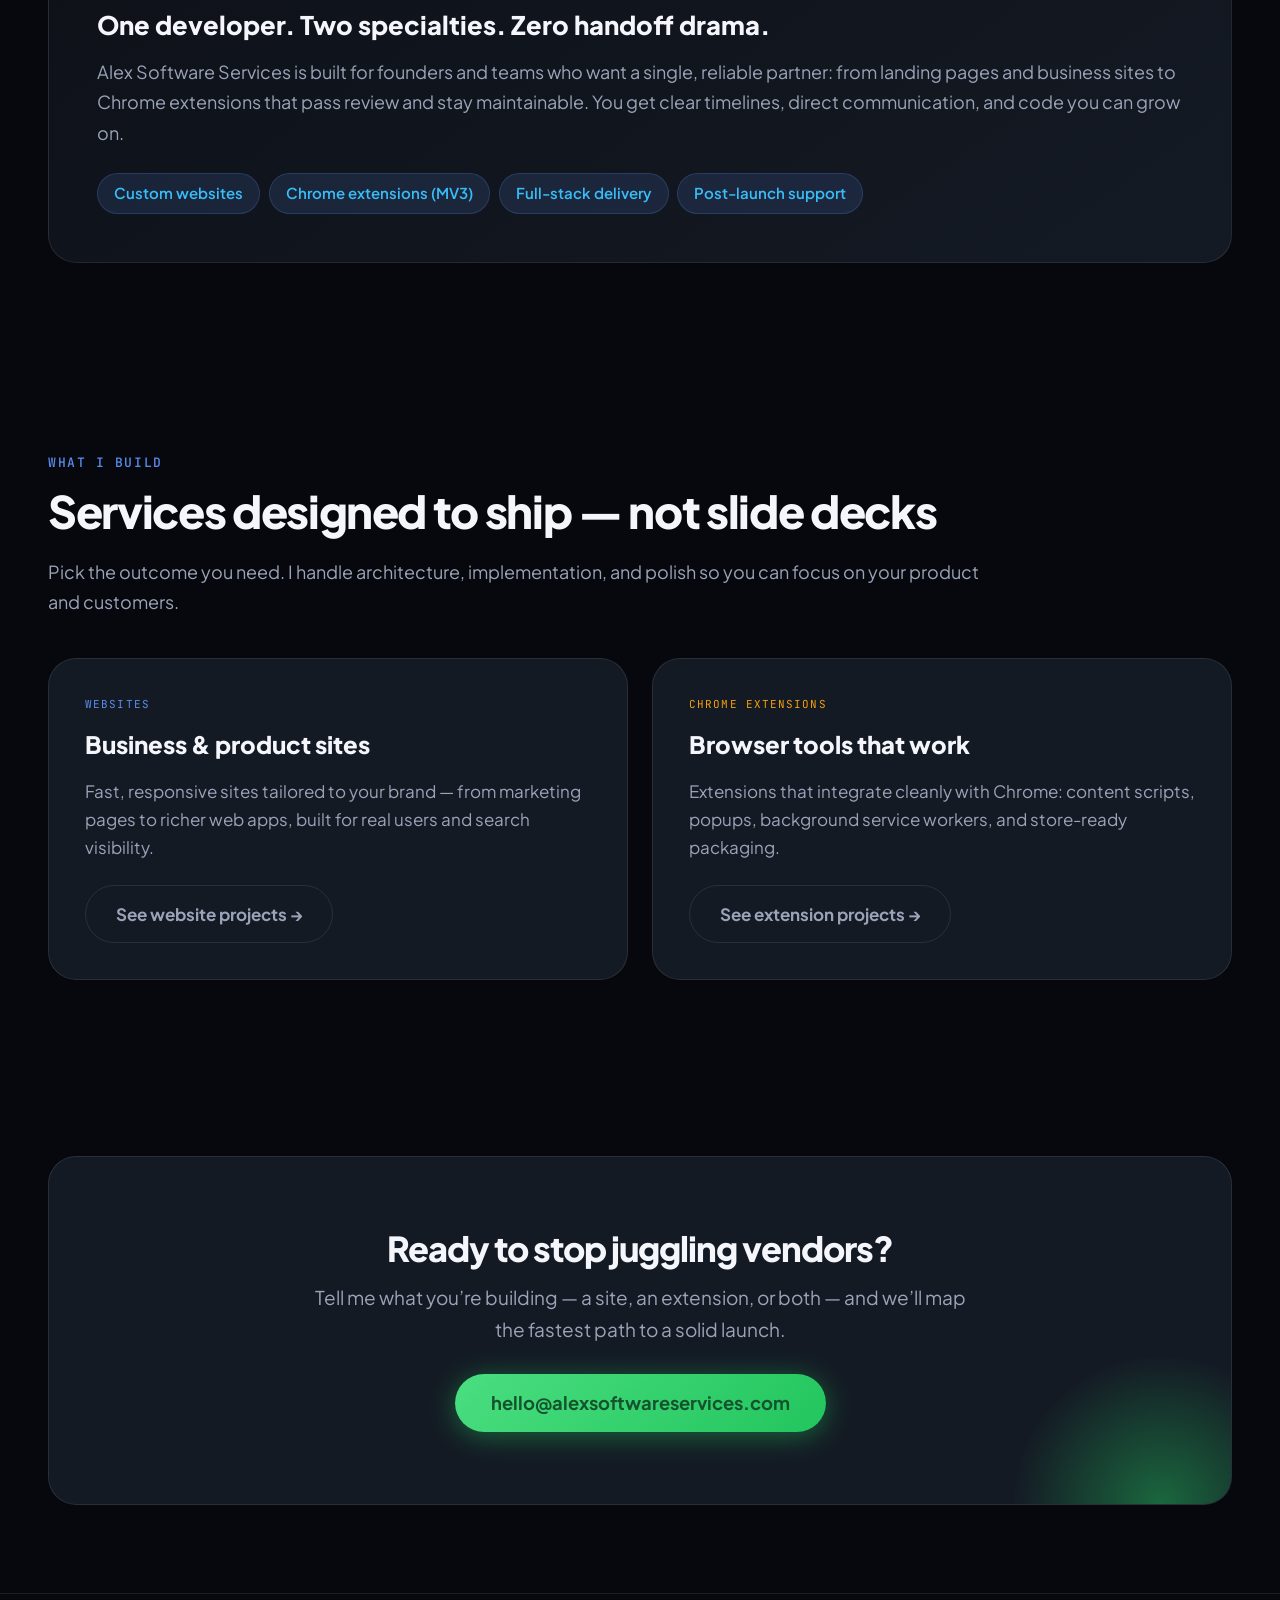
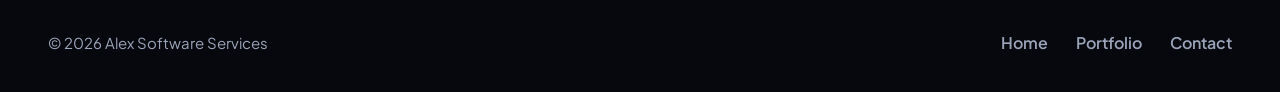
==== commit 7d810db9: "Add premium redesign, contact page, email modal, and theme toggle. Green contact CTAs open a copy-to" ====
--- a/index.html
+++ b/index.html
@@ -5,20 +5,32 @@
   <meta name="viewport" content="width=device-width, initial-scale=1.0">
   <meta name="description" content="Alex Software Services — reliable web development and Chrome extension development in one place.">
   <title>Alex Software Services | Web & Chrome Extension Developer</title>
+  <script>
+    (function () {
+      var t = localStorage.getItem("alexdev-theme");
+      if (t) document.documentElement.setAttribute("data-theme", t);
+    })();
+  </script>
   <link rel="preconnect" href="https://fonts.googleapis.com">
   <link rel="preconnect" href="https://fonts.gstatic.com" crossorigin>
-  <link href="https://fonts.googleapis.com/css2?family=JetBrains+Mono:wght@400;500&family=Outfit:wght@400;500;600;700&display=swap" rel="stylesheet">
+  <link href="https://fonts.googleapis.com/css2?family=JetBrains+Mono:wght@400;500&family=Plus+Jakarta+Sans:wght@400;500;600;700;800&display=swap" rel="stylesheet">
   <link rel="stylesheet" href="css/styles.css">
 </head>
 <body data-page="home">
   <header class="site-header">
-    <div class="container">
+    <div class="container header-inner">
       <a href="./" class="logo">Alex<span>Dev</span></a>
-      <nav class="nav" aria-label="Main">
-        <a href="./" data-nav="home">Home</a>
-        <a href="portfolio.html" data-nav="portfolio">Portfolio</a>
-        <a href="#contact" data-nav="contact" class="hide-mobile">Contact</a>
-      </nav>
+      <div class="header-actions">
+        <button type="button" class="theme-toggle" aria-label="Toggle light or dark mode" aria-pressed="false">
+          <span class="theme-toggle-icon" aria-hidden="true"></span>
+          <span class="theme-toggle-label">Light</span>
+        </button>
+        <nav class="nav" aria-label="Main">
+          <a href="./" data-nav="home">Home</a>
+          <a href="portfolio.html" data-nav="portfolio">Portfolio</a>
+          <a href="contact.html" data-nav="contact">Contact</a>
+        </nav>
+      </div>
     </div>
   </header>
 
@@ -26,7 +38,7 @@
     <section class="hero">
       <div class="container">
         <div class="hero-grid">
-          <div class="hero-content">
+          <div class="hero-content reveal">
             <p class="eyebrow">Web & Chrome Extension Development</p>
             <h1>You need a <span class="highlight">website</span> or <span class="highlight">Chrome extension</span> — not another unreliable developer.</h1>
             <p class="hero-lead">
@@ -35,17 +47,19 @@
             </p>
             <div class="hero-actions">
               <a href="portfolio.html" class="btn btn-primary">View my work</a>
-              <a href="#contact" class="btn btn-secondary">Get in touch</a>
+              <button type="button" class="btn btn-green" data-email-modal>Contact Me Now</button>
             </div>
           </div>
-          <div class="hero-media">
-            <img
-              src="assets/alex-headshot.jpg"
-              alt="Alex — web and Chrome extension developer"
-              class="hero-photo"
-              width="420"
-              height="420"
-            >
+          <div class="hero-media reveal reveal-delay-2">
+            <div class="hero-photo-wrap">
+              <img
+                src="assets/alex-headshot.jpg"
+                alt="Alex — web and Chrome extension developer"
+                class="hero-photo"
+                width="420"
+                height="420"
+              >
+            </div>
           </div>
         </div>
       </div>
@@ -53,32 +67,34 @@
 
     <section class="section" id="problem">
       <div class="container">
-        <p class="section-label">The problem</p>
-        <h2>Your product is stuck between “almost done” and “never shipped”</h2>
-        <p class="section-intro">
-          Whether you need a site that converts or an extension that users actually install,
-          the same pain shows up: unclear scope, slow communication, and code that doesn’t hold up after launch.
-        </p>
+        <div class="reveal">
+          <p class="section-label">The problem</p>
+          <h2>Your product is stuck between “almost done” and “never shipped”</h2>
+          <p class="section-intro">
+            Whether you need a site that converts or an extension that users actually install,
+            the same pain shows up: unclear scope, slow communication, and code that doesn’t hold up after launch.
+          </p>
+        </div>
         <div class="problem-grid">
-          <article class="problem-card">
+          <article class="problem-card reveal">
             <h3><span class="icon-badge" aria-hidden="true">🌐</span> Websites that miss the mark</h3>
             <p>Templates look fine in demos but fail on speed, SEO, and the workflows your business runs on every day.</p>
           </article>
-          <article class="problem-card">
+          <article class="problem-card reveal reveal-delay-1">
             <h3><span class="icon-badge" aria-hidden="true">🧩</span> Extensions that never ship</h3>
             <p>Manifest v3, permissions, and store review are easy to get wrong — and expensive when you have to rebuild.</p>
           </article>
-          <article class="problem-card">
+          <article class="problem-card reveal reveal-delay-1">
             <h3><span class="icon-badge" aria-hidden="true">🔀</span> Too many vendors</h3>
             <p>One person for design, another for the site, another for the extension. Handoffs multiply bugs and delay.</p>
           </article>
-          <article class="problem-card">
+          <article class="problem-card reveal reveal-delay-2">
             <h3><span class="icon-badge" aria-hidden="true">⏳</span> No one accountable</h3>
             <p>When something breaks after launch, you need one developer who owns the full stack — not a ticket queue.</p>
           </article>
         </div>
 
-        <div class="solution-panel">
+        <div class="solution-panel reveal">
           <h3>One developer. Two specialties. Zero handoff drama.</h3>
           <p>
             Alex Software Services is built for founders and teams who want a single, reliable partner:
@@ -97,19 +113,21 @@
 
     <section class="section" id="services">
       <div class="container">
-        <p class="section-label">What I build</p>
-        <h2>Services designed to ship — not slide decks</h2>
-        <p class="section-intro">
-          Pick the outcome you need. I handle architecture, implementation, and polish so you can focus on your product and customers.
-        </p>
+        <div class="reveal">
+          <p class="section-label">What I build</p>
+          <h2>Services designed to ship — not slide decks</h2>
+          <p class="section-intro">
+            Pick the outcome you need. I handle architecture, implementation, and polish so you can focus on your product and customers.
+          </p>
+        </div>
         <div class="services-grid">
-          <article class="service-card">
+          <article class="service-card reveal">
             <p class="tag">Websites</p>
             <h3>Business & product sites</h3>
             <p>Fast, responsive sites tailored to your brand — from marketing pages to richer web apps, built for real users and search visibility.</p>
             <a href="portfolio/websites.html" class="btn btn-ghost">See website projects →</a>
           </article>
-          <article class="service-card chrome">
+          <article class="service-card chrome reveal reveal-delay-1">
             <p class="tag">Chrome extensions</p>
             <h3>Browser tools that work</h3>
             <p>Extensions that integrate cleanly with Chrome: content scripts, popups, background service workers, and store-ready packaging.</p>
@@ -121,10 +139,10 @@
 
     <section class="section" id="contact">
       <div class="container">
-        <div class="cta-band">
+        <div class="cta-band reveal">
           <h2>Ready to stop juggling vendors?</h2>
           <p>Tell me what you’re building — a site, an extension, or both — and we’ll map the fastest path to a solid launch.</p>
-          <a href="mailto:hello@alexsoftwareservices.com" class="btn btn-primary">hello@alexsoftwareservices.com</a>
+          <button type="button" class="btn btn-green btn-lg" data-email-modal>hello@alexsoftwareservices.com</button>
         </div>
       </div>
     </section>
@@ -136,13 +154,29 @@
       <nav class="nav" aria-label="Footer">
         <a href="./">Home</a>
         <a href="portfolio.html">Portfolio</a>
+        <a href="contact.html">Contact</a>
       </nav>
     </div>
   </footer>
+
+  <div id="email-modal" class="modal" aria-hidden="true" role="dialog" aria-labelledby="modal-title">
+    <div class="modal-backdrop" data-close-modal></div>
+    <div class="modal-dialog">
+      <button type="button" class="modal-close" data-close-modal aria-label="Close">×</button>
+      <p class="modal-eyebrow">Let's build</p>
+      <h2 id="modal-title" class="modal-title">Your email client is ready</h2>
+      <p class="modal-desc">Copy my address below or paste it into your favorite mail app.</p>
+      <div class="modal-email-row">
+        <span class="modal-email">hello@alexsoftwareservices.com</span>
+        <button type="button" class="btn btn-green modal-copy">Copy to clipboard</button>
+      </div>
+    </div>
+  </div>
 
   <script>
     document.getElementById("year").textContent = new Date().getFullYear();
   </script>
   <script src="js/main.js"></script>
+  <script src="js/site.js"></script>
 </body>
 </html>
--- a/css/styles.css
+++ b/css/styles.css
@@ -1,24 +1,71 @@
-/* Alex Software Services — GitHub Pages static site */
-
-:root {
-  --bg: #0a0c10;
-  --bg-elevated: #12151c;
-  --bg-card: #181c26;
-  --border: rgba(255, 255, 255, 0.08);
-  --text: #f0f2f7;
-  --text-muted: #b4bccf;
-  --accent: #3b82f6;
-  --accent-soft: rgba(59, 130, 246, 0.15);
-  --accent-2: #22d3ee;
+/* Alex Software Services — premium static site */
+
+/* —— Dark theme (default) —— */
+:root,
+[data-theme="dark"] {
+  --bg: #06080d;
+  --bg-elevated: #0e1118;
+  --bg-card: #141a24;
+  --bg-card-hover: #1a2230;
+  --border: rgba(255, 255, 255, 0.09);
+  --border-strong: rgba(255, 255, 255, 0.14);
+  --text: #f4f6fb;
+  --text-muted: #9aa3b8;
+  --accent: #5b8def;
+  --accent-2: #38bdf8;
+  --accent-soft: rgba(91, 141, 239, 0.14);
   --chrome: #f59e0b;
   --chrome-soft: rgba(245, 158, 11, 0.12);
-  --radius: 12px;
-  --radius-lg: 20px;
-  --font-sans: "Outfit", system-ui, sans-serif;
+  --green: #22c55e;
+  --green-bright: #4ade80;
+  --green-dark: #14532d;
+  --green-glow: rgba(34, 197, 94, 0.45);
+  --shadow: rgba(0, 0, 0, 0.5);
+  --header-bg: rgba(6, 8, 13, 0.82);
+  --mesh-1: rgba(91, 141, 239, 0.2);
+  --mesh-2: rgba(34, 197, 94, 0.08);
+  --mesh-3: rgba(56, 189, 248, 0.1);
+  --grain-opacity: 0.04;
+}
+
+/* —— Light theme —— */
+[data-theme="light"] {
+  --bg: #f6f8fc;
+  --bg-elevated: #ffffff;
+  --bg-card: #ffffff;
+  --bg-card-hover: #f0f4fa;
+  --border: rgba(15, 23, 42, 0.1);
+  --border-strong: rgba(15, 23, 42, 0.16);
+  --text: #0f172a;
+  --text-muted: #475569;
+  --accent: #2563eb;
+  --accent-2: #0284c7;
+  --accent-soft: rgba(37, 99, 235, 0.1);
+  --chrome: #d97706;
+  --chrome-soft: rgba(217, 119, 6, 0.1);
+  --green: #16a34a;
+  --green-bright: #22c55e;
+  --green-dark: #052e16;
+  --green-glow: rgba(22, 163, 74, 0.35);
+  --shadow: rgba(15, 23, 42, 0.12);
+  --header-bg: rgba(246, 248, 252, 0.88);
+  --mesh-1: rgba(37, 99, 235, 0.12);
+  --mesh-2: rgba(22, 163, 74, 0.08);
+  --mesh-3: rgba(2, 132, 199, 0.08);
+  --grain-opacity: 0.03;
+}
+
+:root {
+  --radius: 14px;
+  --radius-lg: 22px;
+  --radius-xl: 28px;
+  --font-sans: "Plus Jakarta Sans", system-ui, sans-serif;
   --font-mono: "JetBrains Mono", ui-monospace, monospace;
   --page-padding: clamp(1.25rem, 4vw, 3rem);
   --max-width: 1440px;
-  --header-h: 76px;
+  --header-h: 80px;
+  --ease-out: cubic-bezier(0.22, 1, 0.36, 1);
+  --ease-spring: cubic-bezier(0.34, 1.56, 0.64, 1);
 }
 
 *,
@@ -39,15 +86,29 @@
   color: var(--text);
   background: var(--bg);
   min-height: 100vh;
-}
-
+  transition: background 0.4s ease, color 0.4s ease;
+}
+
+/* Ambient background */
 body::before {
   content: "";
   position: fixed;
   inset: 0;
   background:
-    radial-gradient(ellipse 80% 50% at 50% -20%, rgba(59, 130, 246, 0.18), transparent),
-    radial-gradient(ellipse 60% 40% at 100% 50%, rgba(34, 211, 238, 0.06), transparent);
+    radial-gradient(ellipse 90% 60% at 10% -10%, var(--mesh-1), transparent 55%),
+    radial-gradient(ellipse 70% 50% at 90% 20%, var(--mesh-3), transparent 50%),
+    radial-gradient(ellipse 60% 40% at 50% 100%, var(--mesh-2), transparent 55%);
+  pointer-events: none;
+  z-index: -2;
+  transition: opacity 0.4s ease;
+}
+
+body::after {
+  content: "";
+  position: fixed;
+  inset: 0;
+  opacity: var(--grain-opacity);
+  background-image: url("data:image/svg+xml,%3Csvg viewBox='0 0 256 256' xmlns='http://www.w3.org/2000/svg'%3E%3Cfilter id='n'%3E%3CfeTurbulence type='fractalNoise' baseFrequency='0.9' numOctaves='4' stitchTiles='stitch'/%3E%3C/filter%3E%3Crect width='100%25' height='100%25' filter='url(%23n)'/%3E%3C/svg%3E");
   pointer-events: none;
   z-index: -1;
 }
@@ -65,7 +126,7 @@
 }
 
 a:hover {
-  color: #fff;
+  color: var(--accent);
 }
 
 .container {
@@ -75,47 +136,87 @@
   padding-inline: var(--page-padding);
 }
 
-/* Header */
+main {
+  width: 100%;
+}
+
+/* —— Header —— */
 .site-header {
   position: sticky;
   top: 0;
-  z-index: 100;
+  z-index: 200;
   height: var(--header-h);
   display: flex;
   align-items: center;
-  border-bottom: 1px solid var(--border);
-  background: rgba(10, 12, 16, 0.85);
-  backdrop-filter: blur(12px);
-}
-
-.site-header .container {
+  border-bottom: 1px solid transparent;
+  background: var(--header-bg);
+  backdrop-filter: blur(16px) saturate(1.2);
+  transition: border-color 0.3s ease, box-shadow 0.3s ease, background 0.4s ease;
+}
+
+.site-header.is-scrolled {
+  border-color: var(--border);
+  box-shadow: 0 8px 32px var(--shadow);
+}
+
+.header-inner {
   display: flex;
   align-items: center;
   justify-content: space-between;
   gap: 1.5rem;
+  width: 100%;
 }
 
 .logo {
-  font-weight: 700;
-  font-size: 1.25rem;
+  font-weight: 800;
+  font-size: 1.3rem;
   color: var(--text);
-  letter-spacing: -0.02em;
+  letter-spacing: -0.03em;
+  transition: transform 0.3s var(--ease-out);
+}
+
+.logo:hover {
+  color: var(--text);
+  transform: scale(1.02);
 }
 
 .logo span {
-  color: var(--accent);
+  background: linear-gradient(135deg, var(--accent), var(--accent-2));
+  -webkit-background-clip: text;
+  -webkit-text-fill-color: transparent;
+  background-clip: text;
+}
+
+.header-actions {
+  display: flex;
+  align-items: center;
+  gap: clamp(0.75rem, 2vw, 1.5rem);
 }
 
 .nav {
   display: flex;
   align-items: center;
-  gap: 1.75rem;
+  gap: clamp(1rem, 2.5vw, 1.75rem);
 }
 
 .nav a {
   color: var(--text-muted);
-  font-size: 1.0625rem;
-  font-weight: 500;
+  font-size: 1rem;
+  font-weight: 600;
+  position: relative;
+  padding: 0.25rem 0;
+}
+
+.nav a::after {
+  content: "";
+  position: absolute;
+  left: 0;
+  bottom: -2px;
+  width: 0;
+  height: 2px;
+  background: linear-gradient(90deg, var(--accent), var(--green-bright));
+  border-radius: 2px;
+  transition: width 0.3s var(--ease-out);
 }
 
 .nav a:hover,
@@ -123,45 +224,132 @@
   color: var(--text);
 }
 
-/* Buttons */
+.nav a:hover::after,
+.nav a.active::after {
+  width: 100%;
+}
+
+/* Theme toggle */
+.theme-toggle {
+  display: inline-flex;
+  align-items: center;
+  gap: 0.45rem;
+  padding: 0.5rem 0.9rem;
+  font-family: inherit;
+  font-size: 0.8125rem;
+  font-weight: 700;
+  color: var(--text-muted);
+  background: var(--bg-card);
+  border: 1px solid var(--border);
+  border-radius: 999px;
+  cursor: pointer;
+  transition: border-color 0.25s ease, color 0.25s ease, transform 0.25s var(--ease-out), box-shadow 0.25s ease;
+}
+
+.theme-toggle:hover {
+  color: var(--text);
+  border-color: var(--border-strong);
+  transform: translateY(-1px);
+  box-shadow: 0 4px 16px var(--shadow);
+}
+
+.theme-toggle-icon {
+  width: 18px;
+  height: 18px;
+  border-radius: 50%;
+  background: linear-gradient(135deg, #fbbf24 40%, #1e293b 60%);
+  box-shadow: inset 0 0 0 1px var(--border);
+}
+
+[data-theme="light"] .theme-toggle-icon {
+  background: linear-gradient(135deg, #fde68a 30%, #38bdf8 70%);
+}
+
+/* —— Buttons —— */
 .btn {
   display: inline-flex;
   align-items: center;
   justify-content: center;
   gap: 0.5rem;
-  padding: 0.875rem 1.75rem;
+  padding: 0.9rem 1.85rem;
   font-family: inherit;
   font-size: 1.0625rem;
-  font-weight: 600;
+  font-weight: 700;
   border-radius: 999px;
   border: none;
   cursor: pointer;
-  transition: transform 0.15s ease, box-shadow 0.2s ease, background 0.2s ease;
   text-decoration: none;
+  transition:
+    transform 0.25s var(--ease-out),
+    box-shadow 0.3s ease,
+    background 0.3s ease,
+    color 0.2s ease;
+}
+
+.btn:active {
+  transform: scale(0.98);
 }
 
 .btn-primary {
-  background: linear-gradient(135deg, var(--accent), #2563eb);
+  background: linear-gradient(135deg, var(--accent), #3b6fd4);
   color: #fff;
-  box-shadow: 0 4px 24px rgba(59, 130, 246, 0.35);
+  box-shadow: 0 4px 28px rgba(91, 141, 239, 0.4);
 }
 
 .btn-primary:hover {
   color: #fff;
-  transform: translateY(-1px);
-  box-shadow: 0 8px 32px rgba(59, 130, 246, 0.45);
+  transform: translateY(-2px);
+  box-shadow: 0 10px 40px rgba(91, 141, 239, 0.5);
+}
+
+.btn-green {
+  background: linear-gradient(135deg, var(--green-bright), var(--green));
+  color: var(--green-dark);
+  box-shadow: 0 4px 28px var(--green-glow);
+  position: relative;
+  overflow: hidden;
+}
+
+.btn-green::before {
+  content: "";
+  position: absolute;
+  inset: 0;
+  background: linear-gradient(
+    105deg,
+    transparent 40%,
+    rgba(255, 255, 255, 0.35) 50%,
+    transparent 60%
+  );
+  transform: translateX(-120%);
+  transition: transform 0.6s ease;
+}
+
+.btn-green:hover {
+  color: var(--green-dark);
+  transform: translateY(-2px);
+  box-shadow: 0 12px 44px var(--green-glow);
+}
+
+.btn-green:hover::before {
+  transform: translateX(120%);
+}
+
+.btn-lg {
+  padding: 1.1rem 2.25rem;
+  font-size: 1.15rem;
 }
 
 .btn-secondary {
-  background: var(--bg-card);
+  background: var(--bg-elevated);
   color: var(--text);
   border: 1px solid var(--border);
 }
 
 .btn-secondary:hover {
   color: var(--text);
-  border-color: rgba(255, 255, 255, 0.2);
-  background: var(--bg-elevated);
+  border-color: var(--border-strong);
+  transform: translateY(-2px);
+  box-shadow: 0 8px 24px var(--shadow);
 }
 
 .btn-ghost {
@@ -172,12 +360,32 @@
 
 .btn-ghost:hover {
   color: var(--text);
-  border-color: rgba(255, 255, 255, 0.18);
-}
-
-/* Hero */
+  border-color: var(--border-strong);
+  background: var(--bg-card);
+}
+
+/* —— Scroll reveal —— */
+.reveal {
+  opacity: 0;
+  transform: translateY(28px);
+  transition:
+    opacity 0.7s var(--ease-out),
+    transform 0.7s var(--ease-out);
+}
+
+.reveal.is-visible {
+  opacity: 1;
+  transform: translateY(0);
+}
+
+.reveal-delay-1 { transition-delay: 0.08s; }
+.reveal-delay-2 { transition-delay: 0.16s; }
+.reveal-delay-3 { transition-delay: 0.24s; }
+
+/* —— Hero —— */
 .hero {
-  padding: clamp(2.5rem, 6vw, 5rem) 0 clamp(3rem, 7vw, 6rem);
+  padding: clamp(2.5rem, 6vw, 5.5rem) 0 clamp(3rem, 7vw, 6.5rem);
+  position: relative;
 }
 
 .hero-grid {
@@ -219,13 +427,24 @@
 .eyebrow {
   display: inline-flex;
   align-items: center;
-  gap: 0.5rem;
+  gap: 0.55rem;
   font-family: var(--font-mono);
-  font-size: 0.9375rem;
+  font-size: 0.875rem;
+  font-weight: 500;
   color: var(--accent-2);
   text-transform: uppercase;
-  letter-spacing: 0.08em;
+  letter-spacing: 0.1em;
   margin-bottom: 1.5rem;
+  padding: 0.35rem 0.85rem 0.35rem 0.5rem;
+  background: var(--accent-soft);
+  border: 1px solid rgba(91, 141, 239, 0.2);
+  border-radius: 999px;
+  animation: pulse-glow 3s ease-in-out infinite;
+}
+
+@keyframes pulse-glow {
+  0%, 100% { box-shadow: 0 0 0 0 transparent; }
+  50% { box-shadow: 0 0 20px rgba(91, 141, 239, 0.15); }
 }
 
 .eyebrow::before {
@@ -233,20 +452,26 @@
   width: 8px;
   height: 8px;
   border-radius: 50%;
-  background: var(--accent-2);
-  box-shadow: 0 0 12px var(--accent-2);
+  background: var(--green-bright);
+  box-shadow: 0 0 14px var(--green-bright);
+  animation: blink 2s ease-in-out infinite;
+}
+
+@keyframes blink {
+  0%, 100% { opacity: 1; }
+  50% { opacity: 0.5; }
 }
 
 .hero h1 {
-  font-size: clamp(2.5rem, 4.5vw, 3.75rem);
-  font-weight: 700;
-  line-height: 1.12;
-  letter-spacing: -0.03em;
+  font-size: clamp(2.5rem, 4.5vw, 3.85rem);
+  font-weight: 800;
+  line-height: 1.1;
+  letter-spacing: -0.035em;
   margin: 0 0 1.5rem;
 }
 
 .hero h1 .highlight {
-  background: linear-gradient(135deg, var(--accent), var(--accent-2));
+  background: linear-gradient(135deg, var(--accent-2), var(--green-bright));
   -webkit-background-clip: text;
   -webkit-text-fill-color: transparent;
   background-clip: text;
@@ -256,7 +481,6 @@
   font-size: clamp(1.1875rem, 1.6vw, 1.4375rem);
   line-height: 1.7;
   color: var(--text-muted);
-  max-width: none;
   margin: 0 0 2.25rem;
 }
 
@@ -266,49 +490,65 @@
   gap: 1rem;
 }
 
+.hero-photo-wrap {
+  position: relative;
+  width: 100%;
+  max-width: min(100%, 440px);
+}
+
+.hero-photo-wrap::before {
+  content: "";
+  position: absolute;
+  inset: -12%;
+  background: conic-gradient(from 180deg, var(--accent), var(--green-bright), var(--accent-2), var(--accent));
+  border-radius: var(--radius-xl);
+  opacity: 0.35;
+  filter: blur(28px);
+  animation: rotate-glow 12s linear infinite;
+  z-index: 0;
+}
+
+@keyframes rotate-glow {
+  to { transform: rotate(360deg); }
+}
+
 .hero-photo {
+  position: relative;
+  z-index: 1;
   width: 100%;
-  max-width: min(100%, 420px);
   aspect-ratio: 1;
-  border-radius: var(--radius-lg);
+  border-radius: var(--radius-xl);
   object-fit: cover;
-  border: 2px solid var(--border);
-  box-shadow: 0 24px 64px rgba(0, 0, 0, 0.4);
-}
-
-@media (min-width: 768px) {
-  .hero-photo {
-    max-width: 100%;
-    min-height: 320px;
-  }
-}
-
-@media (min-width: 1100px) {
-  .hero-photo {
-    min-height: 380px;
-  }
-}
-
-/* Problem / solution blocks */
+  border: 2px solid var(--border-strong);
+  box-shadow: 0 32px 80px var(--shadow);
+  transition: transform 0.5s var(--ease-out);
+}
+
+.hero-photo-wrap:hover .hero-photo {
+  transform: scale(1.02) translateY(-4px);
+}
+
+/* —— Sections —— */
 .section {
-  padding: 4rem 0;
+  padding: clamp(3.5rem, 8vw, 5.5rem) 0;
 }
 
 .section-label {
   font-family: var(--font-mono);
-  font-size: 0.875rem;
+  font-size: 0.8125rem;
+  font-weight: 500;
   color: var(--accent);
   text-transform: uppercase;
-  letter-spacing: 0.1em;
+  letter-spacing: 0.12em;
   margin-bottom: 0.75rem;
 }
 
 .section h2 {
-  font-size: clamp(2rem, 3.5vw, 2.75rem);
-  font-weight: 700;
-  letter-spacing: -0.02em;
+  font-size: clamp(2rem, 3.5vw, 2.85rem);
+  font-weight: 800;
+  letter-spacing: -0.03em;
   margin: 0 0 1.25rem;
-  line-height: 1.2;
+  line-height: 1.15;
 }
 
 .section-intro {
@@ -334,11 +574,24 @@
   background: var(--bg-card);
   border: 1px solid var(--border);
   border-radius: var(--radius);
-  padding: 1.5rem 1.75rem;
+  padding: 1.75rem 2rem;
+  transition:
+    transform 0.35s var(--ease-out),
+    border-color 0.3s ease,
+    box-shadow 0.35s ease,
+    background 0.3s ease;
+}
+
+.problem-card:hover {
+  transform: translateY(-4px);
+  border-color: var(--border-strong);
+  background: var(--bg-card-hover);
+  box-shadow: 0 20px 48px var(--shadow);
 }
 
 .problem-card h3 {
   font-size: 1.25rem;
+  font-weight: 700;
   margin: 0 0 0.65rem;
   display: flex;
   align-items: center;
@@ -350,22 +603,31 @@
   color: var(--text-muted);
   font-size: 1.0625rem;
   line-height: 1.65;
-}
-
-.icon-badge {
-  font-size: 1.25rem;
 }
 
 .solution-panel {
   background: linear-gradient(145deg, var(--bg-elevated), var(--bg-card));
   border: 1px solid var(--border);
-  border-radius: var(--radius-lg);
-  padding: 2.5rem;
+  border-radius: var(--radius-xl);
+  padding: clamp(2rem, 4vw, 3rem);
   margin-top: 2rem;
+  position: relative;
+  overflow: hidden;
+}
+
+.solution-panel::before {
+  content: "";
+  position: absolute;
+  top: 0;
+  left: 0;
+  right: 0;
+  height: 3px;
+  background: linear-gradient(90deg, var(--accent), var(--green-bright), var(--accent-2));
 }
 
 .solution-panel h3 {
-  font-size: clamp(1.375rem, 2vw, 1.75rem);
+  font-size: clamp(1.375rem, 2vw, 1.85rem);
+  font-weight: 800;
   margin: 0 0 1rem;
   line-height: 1.25;
 }
@@ -375,26 +637,30 @@
   line-height: 1.7;
   color: var(--text-muted);
   margin: 0 0 1.5rem;
-  max-width: none;
 }
 
 .pill-list {
   display: flex;
   flex-wrap: wrap;
-  gap: 0.5rem;
+  gap: 0.55rem;
   list-style: none;
   padding: 0;
   margin: 0;
 }
 
 .pill-list li {
-  font-size: 1rem;
-  font-weight: 500;
-  padding: 0.4rem 0.9rem;
+  font-size: 0.9375rem;
+  font-weight: 600;
+  padding: 0.45rem 1rem;
   border-radius: 999px;
   background: var(--accent-soft);
   color: var(--accent-2);
-  border: 1px solid rgba(59, 130, 246, 0.25);
+  border: 1px solid rgba(91, 141, 239, 0.22);
+  transition: transform 0.25s var(--ease-out);
+}
+
+.pill-list li:hover {
+  transform: translateY(-2px);
 }
 
 /* Services */
@@ -412,25 +678,29 @@
 .service-card {
   background: var(--bg-card);
   border: 1px solid var(--border);
-  border-radius: var(--radius-lg);
-  padding: 2rem;
-  transition: border-color 0.2s ease, transform 0.2s ease;
+  border-radius: var(--radius-xl);
+  padding: 2.25rem;
+  transition:
+    transform 0.4s var(--ease-out),
+    border-color 0.3s ease,
+    box-shadow 0.4s ease;
 }
 
 .service-card:hover {
-  border-color: rgba(59, 130, 246, 0.35);
-  transform: translateY(-2px);
+  transform: translateY(-6px);
+  border-color: rgba(91, 141, 239, 0.35);
+  box-shadow: 0 24px 56px var(--shadow);
 }
 
 .service-card.chrome:hover {
-  border-color: rgba(245, 158, 11, 0.35);
+  border-color: rgba(245, 158, 11, 0.4);
 }
 
 .service-card .tag {
   font-family: var(--font-mono);
   font-size: 0.6875rem;
   text-transform: uppercase;
-  letter-spacing: 0.08em;
+  letter-spacing: 0.1em;
   color: var(--accent);
   margin-bottom: 0.75rem;
 }
@@ -441,29 +711,44 @@
 
 .service-card h3 {
   font-size: 1.5rem;
+  font-weight: 800;
   margin: 0 0 0.75rem;
 }
 
 .service-card p {
   color: var(--text-muted);
-  margin: 0 0 1.25rem;
+  margin: 0 0 1.5rem;
   font-size: 1.0625rem;
   line-height: 1.65;
 }
 
-/* CTA band */
+/* CTA */
 .cta-band {
   text-align: center;
-  padding: 4rem 2rem;
-  background: var(--bg-elevated);
+  padding: clamp(3rem, 6vw, 4.5rem) 2rem;
+  background: var(--bg-card);
   border: 1px solid var(--border);
-  border-radius: var(--radius-lg);
-  margin: 2rem 0 4rem;
+  border-radius: var(--radius-xl);
+  position: relative;
+  overflow: hidden;
+}
+
+.cta-band::after {
+  content: "";
+  position: absolute;
+  width: 300px;
+  height: 300px;
+  background: radial-gradient(circle, var(--green-glow), transparent 70%);
+  bottom: -150px;
+  right: -80px;
+  pointer-events: none;
 }
 
 .cta-band h2 {
-  font-size: clamp(1.5rem, 3vw, 2rem);
+  font-size: clamp(1.5rem, 3vw, 2.15rem);
+  font-weight: 800;
   margin: 0 0 0.75rem;
+  position: relative;
 }
 
 .cta-band p {
@@ -472,16 +757,42 @@
   color: var(--text-muted);
   margin: 0 auto 1.75rem;
   max-width: 42rem;
-}
-
-/* Portfolio hub */
+  position: relative;
+}
+
+.cta-band .btn {
+  position: relative;
+}
+
+/* Contact page */
+.contact-page {
+  min-height: calc(100vh - var(--header-h) - 120px);
+  display: flex;
+  align-items: center;
+  padding: clamp(4rem, 12vw, 8rem) 0;
+}
+
+.contact-page-inner {
+  text-align: center;
+  width: 100%;
+}
+
+.contact-headline {
+  font-size: clamp(2rem, 5vw, 3.25rem);
+  font-weight: 800;
+  letter-spacing: -0.03em;
+  margin: 0 0 2.5rem;
+  line-height: 1.2;
+}
+
+/* Portfolio */
 .page-header {
-  padding: 3rem 0 2rem;
+  padding: clamp(3rem, 6vw, 4.5rem) 0 2rem;
 }
 
 .page-header h1 {
-  font-size: clamp(2rem, 4vw, 2.75rem);
-  font-weight: 700;
+  font-size: clamp(2rem, 4vw, 3rem);
+  font-weight: 800;
   letter-spacing: -0.03em;
   margin: 0 0 0.75rem;
 }
@@ -511,33 +822,37 @@
   flex-direction: column;
   background: var(--bg-card);
   border: 1px solid var(--border);
-  border-radius: var(--radius-lg);
-  padding: 2.25rem;
+  border-radius: var(--radius-xl);
+  padding: 2.5rem;
   color: inherit;
-  transition: border-color 0.2s ease, transform 0.2s ease, box-shadow 0.2s ease;
+  transition:
+    transform 0.4s var(--ease-out),
+    border-color 0.3s ease,
+    box-shadow 0.4s ease;
 }
 
 .category-card:hover {
   color: inherit;
-  transform: translateY(-3px);
-  box-shadow: 0 16px 48px rgba(0, 0, 0, 0.25);
+  transform: translateY(-6px) scale(1.01);
+  box-shadow: 0 28px 64px var(--shadow);
 }
 
 .category-card.websites:hover {
-  border-color: rgba(59, 130, 246, 0.4);
+  border-color: rgba(91, 141, 239, 0.45);
 }
 
 .category-card.extensions:hover {
-  border-color: rgba(245, 158, 11, 0.4);
+  border-color: rgba(245, 158, 11, 0.45);
 }
 
 .category-card .icon {
-  font-size: 2.5rem;
+  font-size: 2.75rem;
   margin-bottom: 1rem;
 }
 
 .category-card h2 {
-  font-size: 1.5rem;
+  font-size: 1.6rem;
+  font-weight: 800;
   margin: 0 0 0.5rem;
 }
 
@@ -550,16 +865,11 @@
 }
 
 .category-card .arrow {
-  font-weight: 600;
-  font-size: 0.9375rem;
+  font-weight: 700;
+  font-size: 1rem;
   color: var(--accent-2);
 }
 
-.category-card.extensions .arrow {
-  color: var(--chrome);
-}
-
-/* Portfolio items grid */
 .breadcrumb {
   font-size: 0.875rem;
   color: var(--text-muted);
@@ -568,14 +878,6 @@
 
 .breadcrumb a {
   color: var(--text-muted);
-}
-
-.breadcrumb a:hover {
-  color: var(--text);
-}
-
-.breadcrumb span {
-  margin: 0 0.4rem;
 }
 
 .portfolio-grid {
@@ -601,11 +903,16 @@
   border: 1px solid var(--border);
   border-radius: var(--radius);
   overflow: hidden;
-  transition: border-color 0.2s ease;
+  transition:
+    transform 0.35s var(--ease-out),
+    border-color 0.3s ease,
+    box-shadow 0.35s ease;
 }
 
 .project-card:hover {
-  border-color: rgba(255, 255, 255, 0.15);
+  transform: translateY(-4px);
+  border-color: var(--border-strong);
+  box-shadow: 0 16px 40px var(--shadow);
 }
 
 .project-thumb {
@@ -621,19 +928,20 @@
 }
 
 .project-card.websites .project-thumb {
-  background: linear-gradient(135deg, rgba(59, 130, 246, 0.12), var(--bg-elevated));
+  background: linear-gradient(135deg, var(--accent-soft), var(--bg-elevated));
 }
 
 .project-card.extensions .project-thumb {
-  background: linear-gradient(135deg, rgba(245, 158, 11, 0.12), var(--bg-elevated));
+  background: linear-gradient(135deg, var(--chrome-soft), var(--bg-elevated));
 }
 
 .project-body {
-  padding: 1.25rem 1.5rem;
+  padding: 1.35rem 1.6rem;
 }
 
 .project-body h3 {
   font-size: 1.1875rem;
+  font-weight: 700;
   margin: 0 0 0.35rem;
 }
 
@@ -657,6 +965,7 @@
   border-top: 1px solid var(--border);
   padding: 2rem 0;
   margin-top: auto;
+  transition: border-color 0.4s ease;
 }
 
 .site-footer .container {
@@ -669,23 +978,149 @@
 
 .site-footer p {
   margin: 0;
-  font-size: 0.875rem;
-  color: var(--text-muted);
-}
-
-.site-footer .nav {
-  gap: 1.25rem;
+  font-size: 0.9375rem;
+  color: var(--text-muted);
+}
+
+/* —— Email modal —— */
+.modal {
+  position: fixed;
+  inset: 0;
+  z-index: 500;
+  display: flex;
+  align-items: center;
+  justify-content: center;
+  padding: var(--page-padding);
+  pointer-events: none;
+  visibility: hidden;
+  opacity: 0;
+  transition: visibility 0.35s, opacity 0.35s ease;
+}
+
+.modal.is-open {
+  pointer-events: auto;
+  visibility: visible;
+  opacity: 1;
+}
+
+.modal-backdrop {
+  position: absolute;
+  inset: 0;
+  background: rgba(0, 0, 0, 0.65);
+  backdrop-filter: blur(8px);
+  opacity: 0;
+  transition: opacity 0.35s ease;
+}
+
+[data-theme="light"] .modal-backdrop {
+  background: rgba(15, 23, 42, 0.45);
+}
+
+.modal.is-open .modal-backdrop {
+  opacity: 1;
+}
+
+.modal-dialog {
+  position: relative;
+  width: min(100%, 520px);
+  background: var(--bg-card);
+  border: 1px solid var(--border-strong);
+  border-radius: var(--radius-xl);
+  padding: 2.25rem;
+  box-shadow: 0 40px 100px var(--shadow);
+  transform: scale(0.92) translateY(16px);
+  opacity: 0;
+  transition:
+    transform 0.45s var(--ease-spring),
+    opacity 0.35s ease;
+}
+
+.modal.is-open .modal-dialog {
+  transform: scale(1) translateY(0);
+  opacity: 1;
+}
+
+.modal-close {
+  position: absolute;
+  top: 1rem;
+  right: 1rem;
+  width: 40px;
+  height: 40px;
+  border: 1px solid var(--border);
+  border-radius: 50%;
+  background: var(--bg-elevated);
+  color: var(--text-muted);
+  font-size: 1.5rem;
+  line-height: 1;
+  cursor: pointer;
+  transition: color 0.2s ease, border-color 0.2s ease, transform 0.2s ease;
+}
+
+.modal-close:hover {
+  color: var(--text);
+  border-color: var(--border-strong);
+  transform: rotate(90deg);
+}
+
+.modal-eyebrow {
+  font-family: var(--font-mono);
+  font-size: 0.75rem;
+  text-transform: uppercase;
+  letter-spacing: 0.12em;
+  color: var(--green);
+  margin: 0 0 0.5rem;
+}
+
+.modal-title {
+  font-size: 1.65rem;
+  font-weight: 800;
+  margin: 0 0 0.5rem;
+  letter-spacing: -0.02em;
+}
+
+.modal-desc {
+  color: var(--text-muted);
+  margin: 0 0 1.5rem;
+  font-size: 1rem;
+}
+
+.modal-email-row {
+  display: flex;
+  flex-direction: column;
+  gap: 1rem;
+  padding: 1.25rem;
+  background: var(--bg-elevated);
+  border: 1px solid var(--border);
+  border-radius: var(--radius);
+}
+
+@media (min-width: 480px) {
+  .modal-email-row {
+    flex-direction: row;
+    align-items: center;
+    justify-content: space-between;
+  }
+}
+
+.modal-email {
+  font-family: var(--font-mono);
+  font-size: clamp(0.9rem, 2.5vw, 1.05rem);
+  font-weight: 500;
+  color: var(--text);
+  word-break: break-all;
+}
+
+.modal-copy {
+  flex-shrink: 0;
+  padding: 0.75rem 1.25rem;
+  font-size: 0.9375rem;
+}
+
+.modal-copy.is-copied {
+  background: linear-gradient(135deg, #86efac, var(--green));
 }
 
 /* Utilities */
-.text-center {
-  text-align: center;
-}
-
-.mt-0 {
-  margin-top: 0;
-}
-
 .sr-only {
   position: absolute;
   width: 1px;
@@ -697,23 +1132,14 @@
   border: 0;
 }
 
-main {
-  width: 100%;
-}
-
 @media (min-width: 1200px) {
   .problem-grid {
-    grid-template-columns: repeat(2, 1fr);
     gap: 1.5rem;
   }
-
-  .problem-card {
-    padding: 1.75rem 2rem;
-  }
 }
 
 @media (max-width: 640px) {
-  .nav .hide-mobile {
+  .theme-toggle-label {
     display: none;
   }
 
@@ -721,3 +1147,18 @@
     padding-top: 2.5rem;
   }
 }
+
+@media (prefers-reduced-motion: reduce) {
+  *,
+  *::before,
+  *::after {
+    animation-duration: 0.01ms !important;
+    animation-iteration-count: 1 !important;
+    transition-duration: 0.01ms !important;
+  }
+
+  .reveal {
+    opacity: 1;
+    transform: none;
+  }
+}
